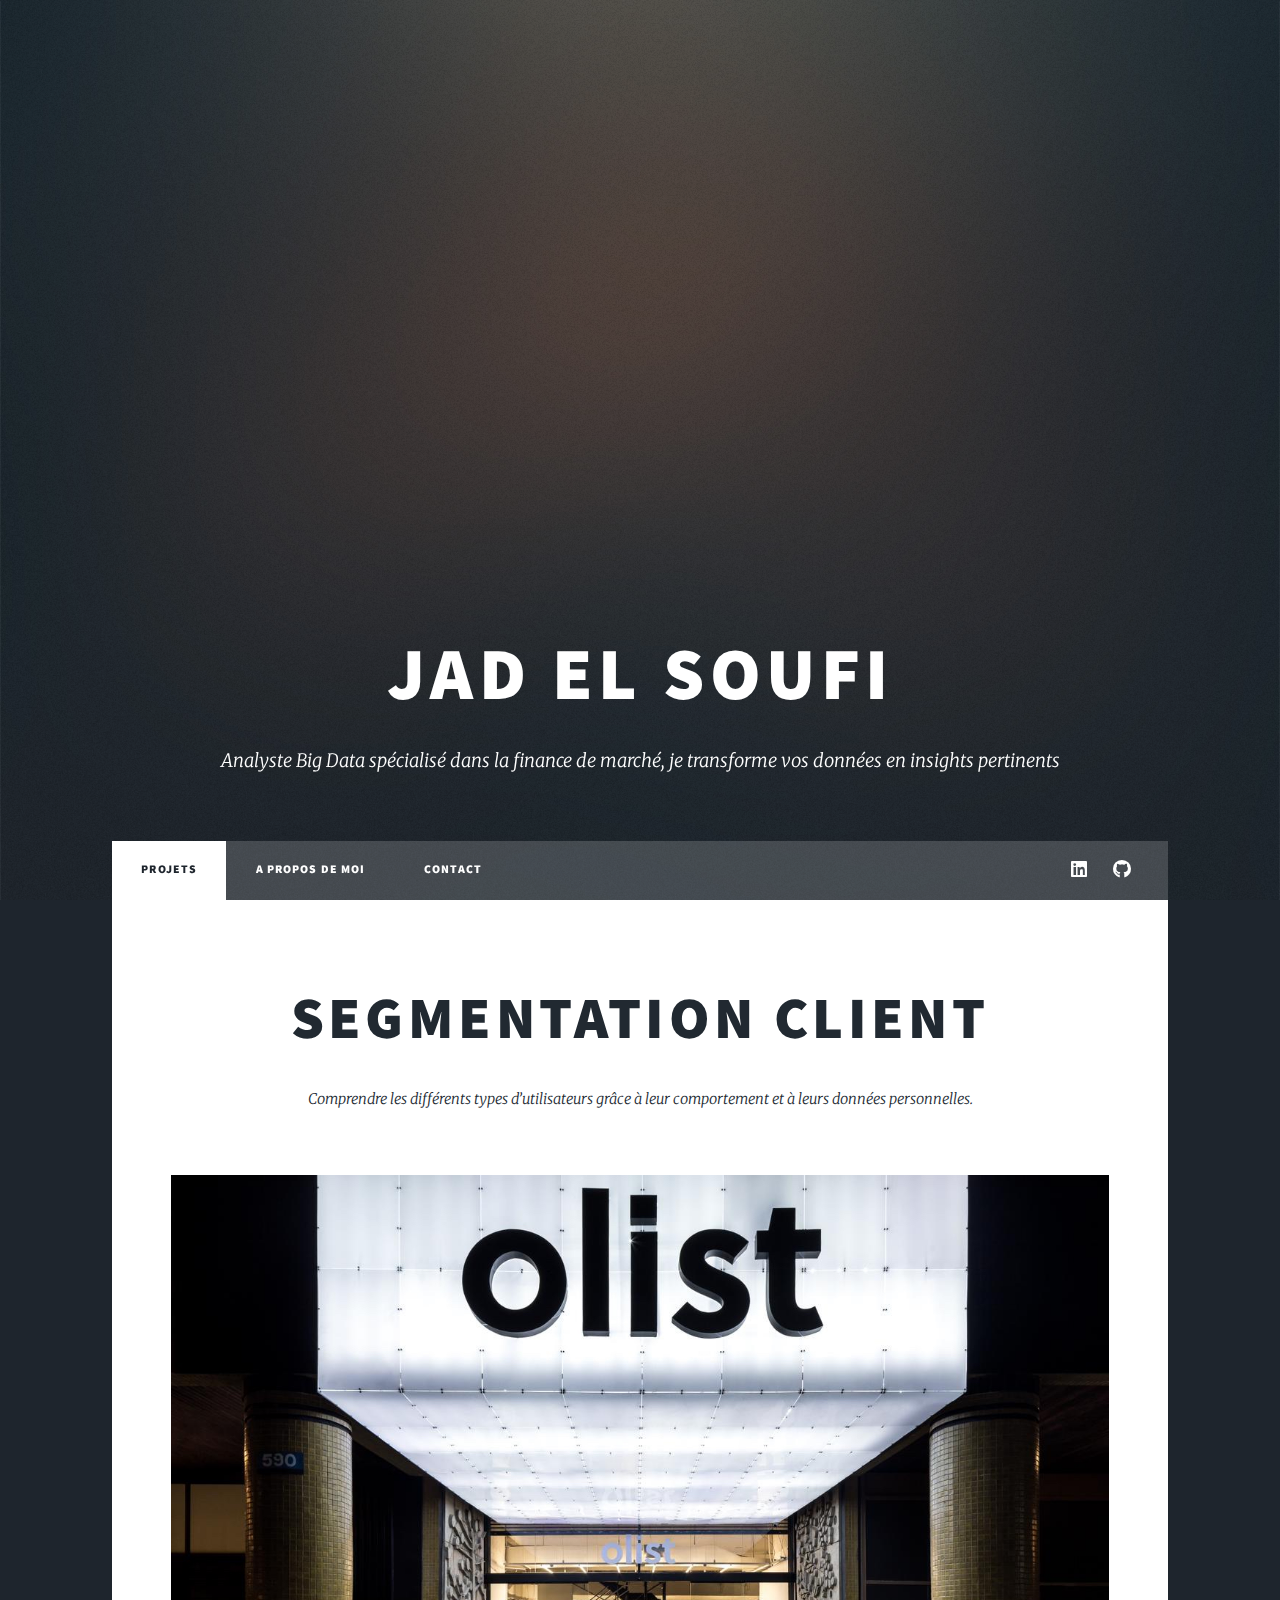
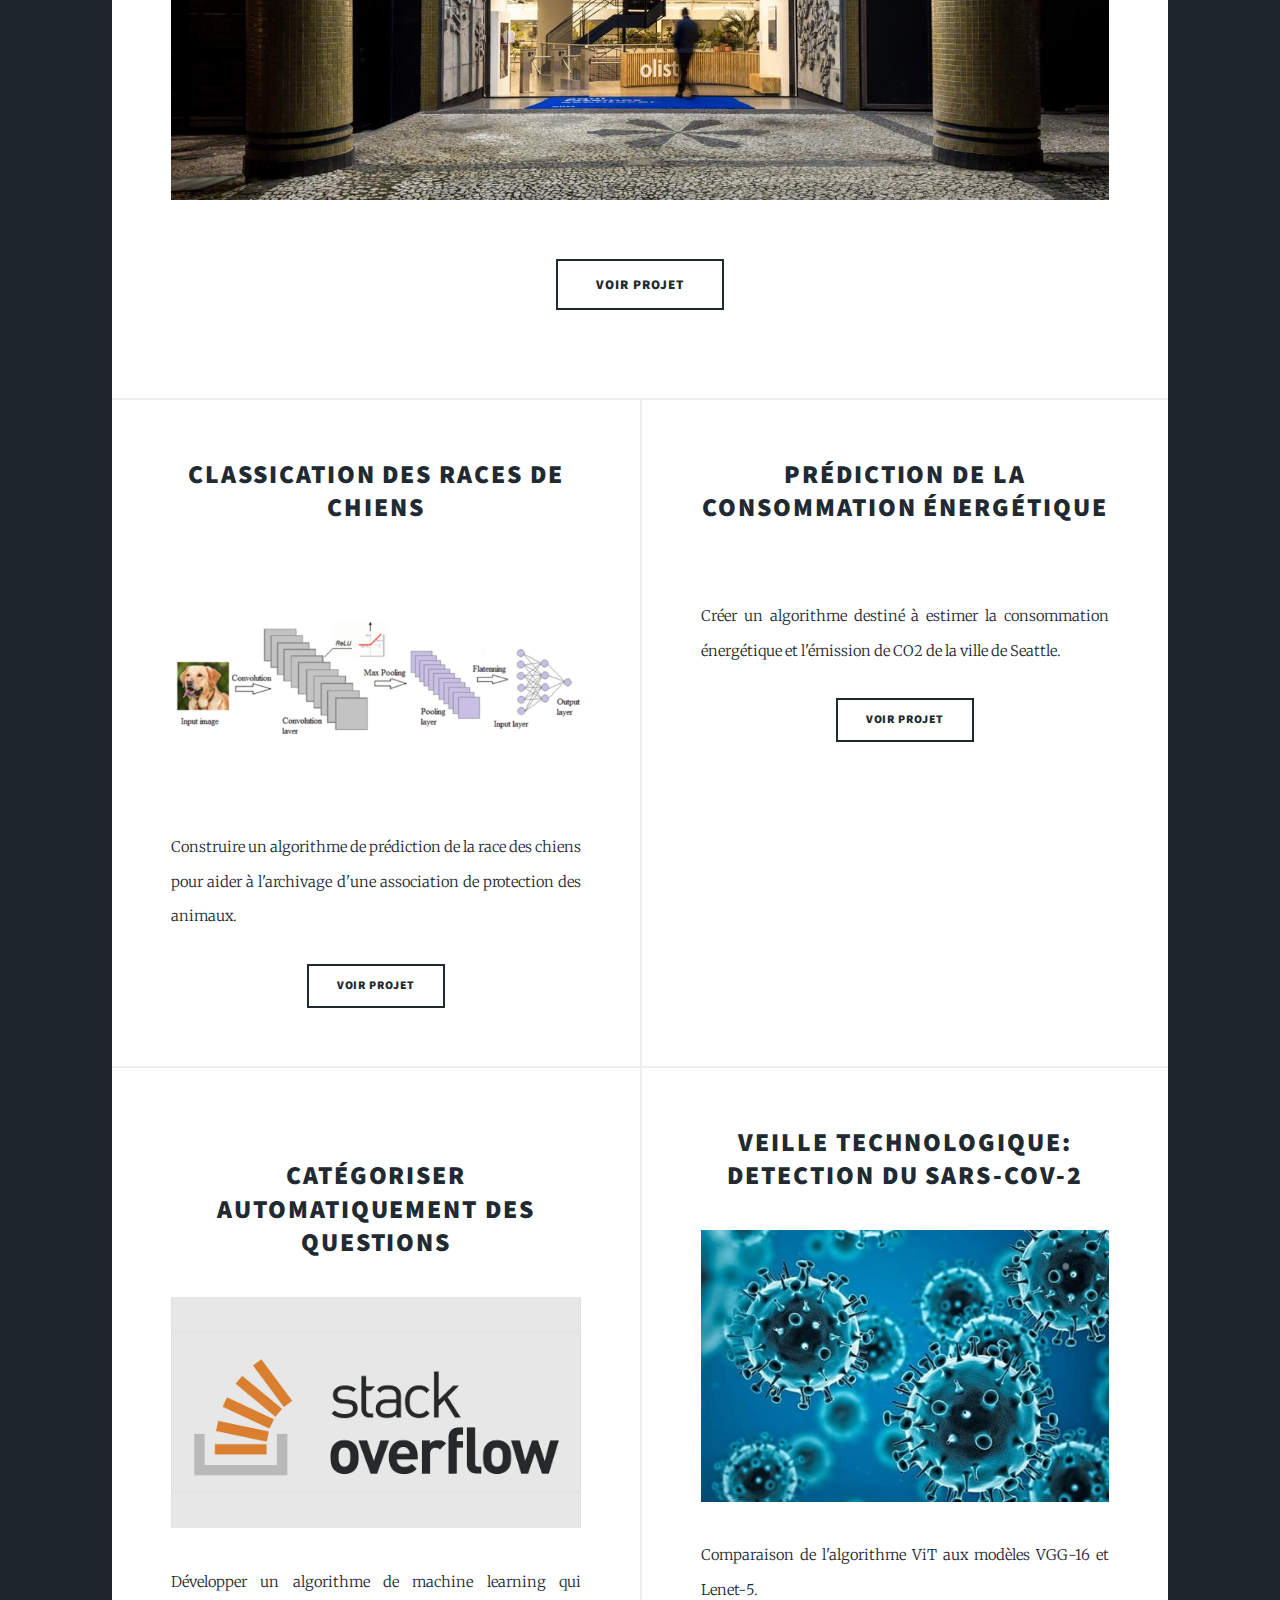
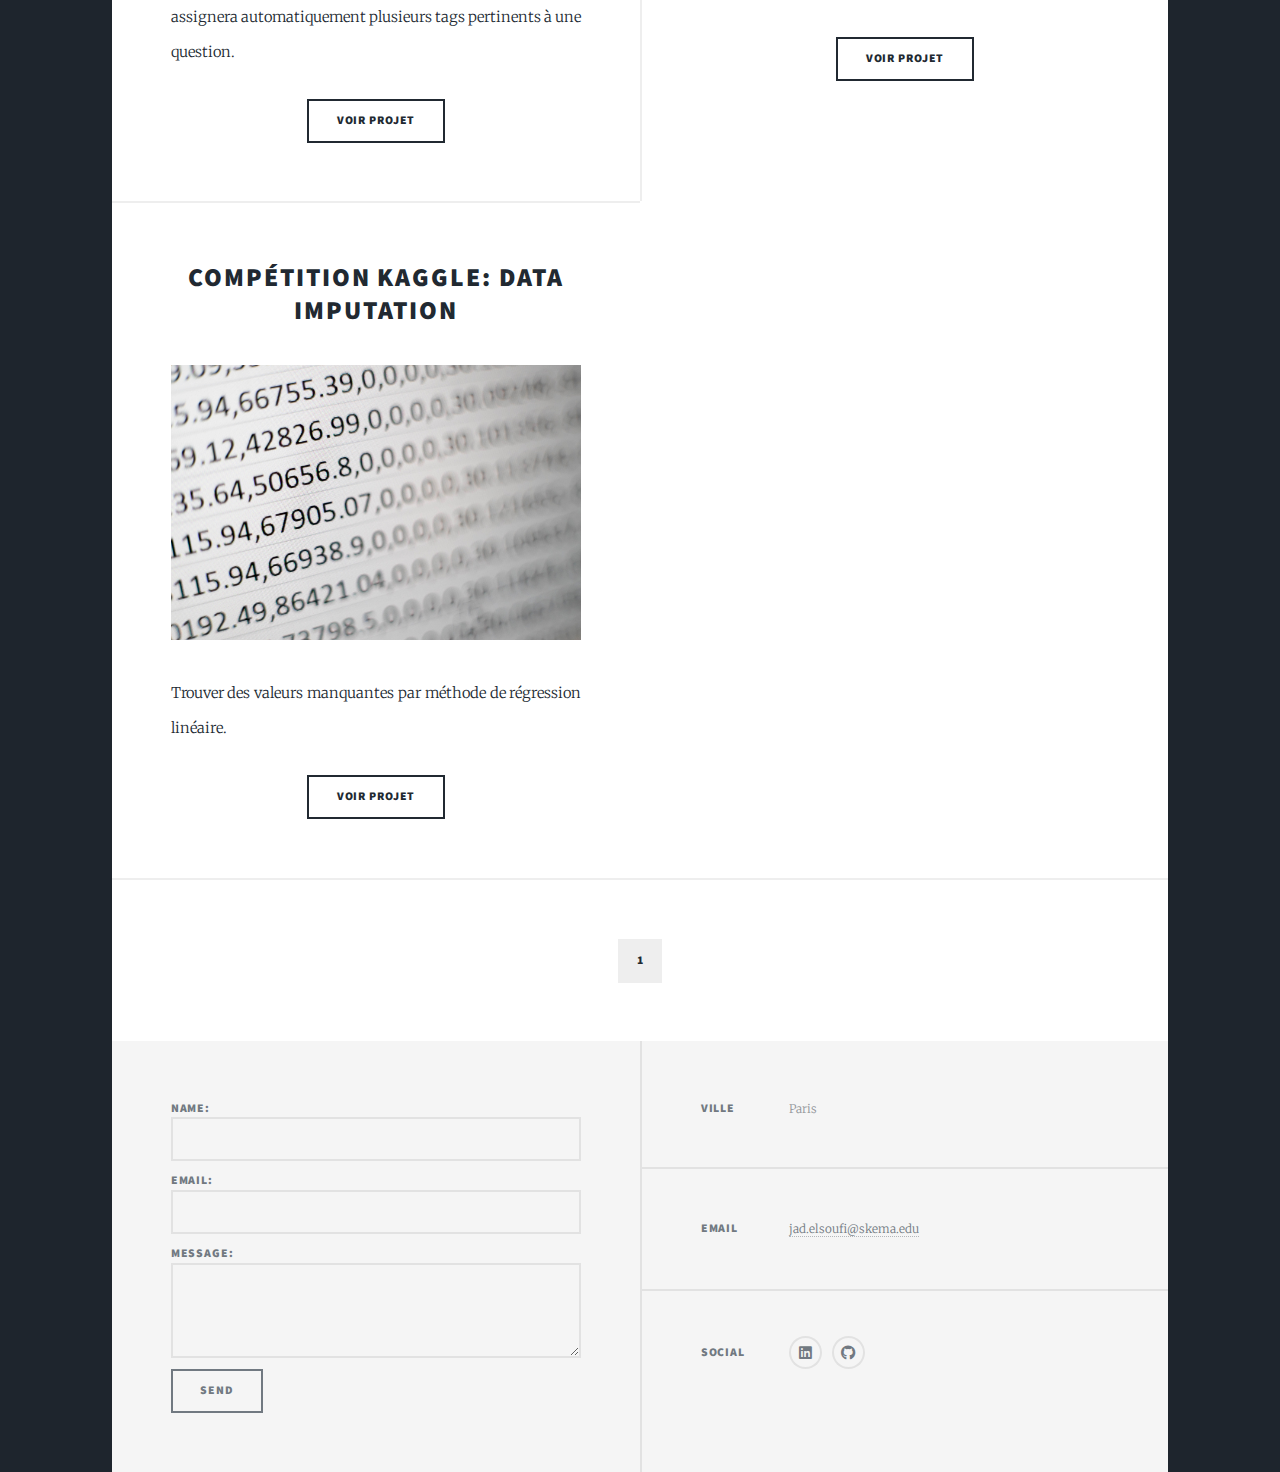
==== index.html @ 6ee5fea2 "initial commit" ====
<!DOCTYPE HTML>
<!--
	Massively by HTML5 UP
	html5up.net | @ajlkn
	Free for personal and commercial use under the CCA 3.0 license (html5up.net/license)
-->
<html>
	<head>
		<title>Jad El Soufi - Data Analyst</title>
		<meta charset="utf-8" />
		<meta name="viewport" content="width=device-width, initial-scale=1, user-scalable=no" />
		<link rel="stylesheet" href="assets/css/main.css" />
		<noscript><link rel="stylesheet" href="assets/css/noscript.css" /></noscript>
	</head>
	<body class="is-preload">

		<!-- Wrapper -->
			<div id="wrapper" class="fade-in">

				<!-- Intro -->
					<div id="intro">
						<h1>
						Jad El Soufi</h1>
						<p>Analyste Big Data spécialisé dans la finance de marché, je
							transforme vos données en insights pertinents </p>
					</div>

				<!-- Header -->
					<header id="header">
					</header>

				<!-- Nav -->
					<nav id="nav">
						<ul class="links">
							<li class="active"><a href="index.html">Projets</a></li>
							<li><a href="generic.html">A propos de moi</a></li>
							<li><a href="elements.html">Contact</a></li>
						</ul>
						<ul class="icons">
							<li><a href="https://www.linkedin.com/in/jad-el-soufi" class="icon brands alt fa-linkedin"><span class="label">linkedin</span></a></li>
							<li><a href="https://github.com/jadelsoufi" class="icon brands fa-github"><span class="label">GitHub</span></a></li>
						</ul>
					</nav>

				<!-- Main -->
					<div id="main">

						<!-- Featured Post -->
							<article class="post featured">
								<header class="major">
									<h2><a href="#">Segmentation Client</a></h2>
									<p>Comprendre les différents types d’utilisateurs grâce à leur comportement et à leurs données personnelles.</p>
								</header>
								<a href="#" class="image main"><img src="images/Olist-HQ-in-Brazil-1.jpg" alt="" /></a>
								<ul class="actions special">
									<li><a href="https://github.com/jadelsoufi/Olist_Client_Segmentation" class="button large">Voir projet</a></li>
								</ul>
							</article>

						<!-- Posts -->
							<section class="posts">
								<article>
									<header>
										<h2><a href="#">Classication des races de chiens<br />
										</a></h2>
									</header>
									<a href="#" class="image fit"><img src="images/dog_classification.png" alt="" /></a>
									<p>Construire un algorithme de prédiction de la race des chiens pour aider à l'archivage d'une association de protection des animaux.</p>
									<ul class="actions special">
										<li><a href="https://github.com/jadelsoufi/Dog_Breed_Classification" class="button">Voir projet</a></li>
									</ul>
								</article>
								<article>
									<header>
										<h2><a href="#">Prédiction de la consommation énergétique<br />
										</a></h2>
									</header>
									<a href="#" class="image fit"><img src="images/Seattle.jpeg" alt="" /></a>
									<p>Créer un algorithme destiné à estimer la consommation énergétique et l'émission de CO2 de la ville de Seattle.</p>
									<ul class="actions special">
										<li><a href="https://github.com/jadelsoufi/Seattle_energy_consumption_prediction" class="button">Voir Projet</a></li>
									</ul>
								</article>
								<article>
									<header>
										<h2><a href="#"><br />
										Catégoriser automatiquement des questions</a></h2>
									</header>
									<a href="#" class="image fit"><img src="images/stackoverflow-1.png" alt="" /></a>
									<p>Développer un algorithme de machine learning qui assignera automatiquement plusieurs tags pertinents à une question.</p>
									<ul class="actions special">
										<li><a href="https://github.com/jadelsoufi/Stack_Overflow_Tag_Suggestion" class="button">Voir Projet</a></li>
									</ul>
								</article>
								<article>
									<header>
										<h2><a href="#">Veille technologique: detection du SARS-CoV-2</a></h2>
									</header>
									<a href="#" class="image fit"><img src="images/covid.jpg" alt="" /></a>
									<p>Comparaison de l'algorithme ViT aux modèles VGG-16 et Lenet-5.</p>
									<ul class="actions special">
										<li><a href="https://github.com/jadelsoufi/Covid-ViT_State_of_the_Art" class="button">Voir Projet</a></li>
									</ul>
								</article>
								<article>
									<header>
										<h2><a href="#">Compétition Kaggle: Data Imputation</a></h2>
									</header>
									<a href="#" class="image fit"><img src="images/kaggle.jpg" alt="" /></a>
									<p>Trouver des valeurs manquantes par méthode de régression linéaire.</p>
									<ul class="actions special">
										<li><a href="https://www.kaggle.com/competitions/tabular-playground-series-jun-2022/overview" class="button">Voir Projet</a></li>
									</ul>
								</article>
							
							</section>

						<!-- Footer -->
							<footer>
								<div class="pagination">
									<!--<a href="#" class="previous">Prev</a>-->
									<a href="#" class="page active">1</a>
								</div>
							</footer>

					</div>

				<!-- Footer -->
					<footer id="footer">
						<section>
							  <form
							  action="https://formspree.io/f/mgejjnrp"
							  method="POST"
							>
								<label>
								  Name:
								  <input type="text" name="name">
								</label>
							  <label>
								Email:
								<input type="email" name="email">
							  </label>
							  <label>
								Message:
								<textarea name="message"></textarea>
							  </label>
							  <!-- your other form fields go here -->
							  <button type="submit">Send</button>
							</form>
						</section>
						<section class="split contact">
							<section class="alt">
								<h3>Ville</h3>
								<p>Paris<br />
								</p>
							</section>
							<section>
								<h3>Email</h3>
								<p><a href="#">jad.elsoufi@skema.edu</a></p>
							</section>
							<section>
								<h3>Social</h3>
								<ul class="icons alt">
									<li><a href="https://www.linkedin.com/in/jad-el-soufi" class="icon brands alt fa-linkedin"><span class="label">LinkedIn</span></a></li>
									<li><a href="https://github.com/jadelsoufi" class="icon brands alt fa-github"><span class="label">GitHub</span></a></li>
								</ul>
							</section>
						</section>
					</footer>



			</div>

		<!-- Scripts -->
			<script src="assets/js/jquery.min.js"></script>
			<script src="assets/js/jquery.scrollex.min.js"></script>
			<script src="assets/js/jquery.scrolly.min.js"></script>
			<script src="assets/js/browser.min.js"></script>
			<script src="assets/js/breakpoints.min.js"></script>
			<script src="assets/js/util.js"></script>
			<script src="assets/js/main.js"></script>

	</body>
</html>
---- assets/css/main.css ----
@import url(fontawesome-all.min.css);
@import url("https://fonts.googleapis.com/css?family=Merriweather:300,700,300italic,700italic|Source+Sans+Pro:900");

/*
	Massively by HTML5 UP
	html5up.net | @ajlkn
	Free for personal and commercial use under the CCA 3.0 license (html5up.net/license)
*/

html, body, div, span, applet, object,
iframe, h1, h2, h3, h4, h5, h6, p, blockquote,
pre, a, abbr, acronym, address, big, cite,
code, del, dfn, em, img, ins, kbd, q, s, samp,
small, strike, strong, sub, sup, tt, var, b,
u, i, center, dl, dt, dd, ol, ul, li, fieldset,
form, label, legend, table, caption, tbody,
tfoot, thead, tr, th, td, article, aside,
canvas, details, embed, figure, figcaption,
footer, header, hgroup, menu, nav, output, ruby,
section, summary, time, mark, audio, video {
	margin: 0;
	padding: 0;
	border: 0;
	font-size: 100%;
	font: inherit;
	vertical-align: baseline;}

article, aside, details, figcaption, figure,
footer, header, hgroup, menu, nav, section {
	display: block;}

body {
	line-height: 1;
}

ol, ul {
	list-style: none;
}

blockquote, q {
	quotes: none;
}

	blockquote:before, blockquote:after, q:before, q:after {
		content: '';
		content: none;
	}

table {
	border-collapse: collapse;
	border-spacing: 0;
}

body {
	-webkit-text-size-adjust: none;
}

mark {
	background-color: transparent;
	color: inherit;
}

input::-moz-focus-inner {
	border: 0;
	padding: 0;
}

input, select, textarea {
	-moz-appearance: none;
	-webkit-appearance: none;
	-ms-appearance: none;
	appearance: none;
}

/* Basic */

	@-ms-viewport {
		width: device-width;
	}

	body {
		-ms-overflow-style: scrollbar;
	}

	@media screen and (max-width: 480px) {

		html, body {
			min-width: 320px;
		}

	}

	html {
		box-sizing: border-box;
	}

	*, *:before, *:after {
		box-sizing: inherit;
	}

	body {
		background-color: #1e252d;
	}

		body.is-preload *, body.is-preload *:before, body.is-preload *:after {
			-moz-animation: none !important;
			-webkit-animation: none !important;
			-ms-animation: none !important;
			animation: none !important;
			-moz-transition: none !important;
			-webkit-transition: none !important;
			-ms-transition: none !important;
			transition: none !important;
		}

/* Type */

	html {
		font-size: 16pt;
	}

		@media screen and (max-width: 1680px) {

			html {
				font-size: 12pt;
			}

		}

		@media screen and (max-width: 1280px) {

			html {
				font-size: 11pt;
			}

		}

		@media screen and (max-width: 360px) {

			html {
				font-size: 10pt;
			}

		}

	body {
		color: #212931;
	}

	body, input, select, textarea {
		font-family: "Merriweather", Georgia, serif;
		font-weight: 300;
		font-size: 1rem;
		line-height: 2.375;
	}

	a {
		-moz-transition: color 0.2s ease-in-out, background-color 0.2s ease-in-out, border-color 0.2s ease-in-out, box-shadow 0.2s ease-in-out;
		-webkit-transition: color 0.2s ease-in-out, background-color 0.2s ease-in-out, border-color 0.2s ease-in-out, box-shadow 0.2s ease-in-out;
		-ms-transition: color 0.2s ease-in-out, background-color 0.2s ease-in-out, border-color 0.2s ease-in-out, box-shadow 0.2s ease-in-out;
		transition: color 0.2s ease-in-out, background-color 0.2s ease-in-out, border-color 0.2s ease-in-out, box-shadow 0.2s ease-in-out;
		border-bottom: dotted 1px;
		text-decoration: none;
	}

		a:hover {
			border-bottom-color: transparent;
		}

	strong, b {
		font-weight: 600;
	}

	em, i {
		font-style: italic;
	}

	p {
		text-align: justify;
		margin: 0 0 2rem 0;
	}

	h1, h2, h3, h4, h5, h6 {
		font-family: "Source Sans Pro", Helvetica, sans-serif;
		font-weight: 900;
		line-height: 1.5;
		letter-spacing: 0.075em;
		text-transform: uppercase;
		margin: 0 0 1rem 0;
	}

		h1 a, h2 a, h3 a, h4 a, h5 a, h6 a {
			border-bottom: 0;
			color: inherit;
			text-decoration: none;
		}

	h1 {
		font-size: 4rem;
		line-height: 1.1;
		margin: 0 0 2rem 0;
	}

	h2 {
		font-size: 1.75rem;
		line-height: 1.3;
		margin: 0 0 1.5rem 0;
	}

	h3 {
		font-size: 1.25rem;
		margin: 0 0 1.5rem 0;
	}

	h4 {
		font-size: 1rem;
	}

	h5 {
		font-size: 0.9rem;
	}

	h6 {
		font-size: 0.8rem;
	}

	sub {
		font-size: 0.8rem;
		position: relative;
		top: 0.5rem;
	}

	sup {
		font-size: 0.8rem;
		position: relative;
		top: -0.5rem;
	}

	blockquote {
		border-left: solid 4px;
		font-style: italic;
		margin: 0 0 2rem 0;
		padding: 0.5rem 0 0.5rem 2rem;
	}

	code {
		border: solid 2px;
		font-family: "Courier New", monospace;
		font-size: 0.9rem;
		margin: 0 0.25rem;
		padding: 0.25rem 0.65rem;
	}

	pre {
		-webkit-overflow-scrolling: touch;
		font-family: "Courier New", monospace;
		font-size: 0.9rem;
		margin: 0 0 2rem 0;
	}

		pre code {
			display: block;
			line-height: 1.75;
			padding: 1rem 1.5rem;
			overflow-x: auto;
		}

	hr {
		border: 0;
		border-bottom: solid 2px;
		margin: 3rem 0;
	}

		hr.major {
			margin: 5rem 0;
		}

	.align-left {
		text-align: left;
	}

	.align-center {
		text-align: center;
	}

	.align-right {
		text-align: right;
	}

	input, select, textarea {
		color: #212931;
	}

	a {
		color: #212931;
		border-bottom-color: rgba(33, 41, 49, 0.5);
	}

		a:hover {
			border-bottom-color: transparent;
			color: #18bfef !important;
		}

	strong, b {
		color: #212931;
	}

	h1, h2, h3, h4, h5, h6 {
		color: #212931;
	}

	blockquote {
		border-left-color: #eeeeee;
	}

	code {
		background: rgba(220, 220, 220, 0.25);
		border-color: #eeeeee;
	}

	hr {
		border-bottom-color: #eeeeee;
	}

/* Row */

	.row {
		display: flex;
		flex-wrap: wrap;
		box-sizing: border-box;
		align-items: stretch;
	}

		.row > * {
			box-sizing: border-box;
		}

		.row.gtr-uniform > * > :last-child {
			margin-bottom: 0;
		}

		.row.aln-left {
			justify-content: flex-start;
		}

		.row.aln-center {
			justify-content: center;
		}

		.row.aln-right {
			justify-content: flex-end;
		}

		.row.aln-top {
			align-items: flex-start;
		}

		.row.aln-middle {
			align-items: center;
		}

		.row.aln-bottom {
			align-items: flex-end;
		}

		.row > .imp {
			order: -1;
		}

		.row > .col-1 {
			width: 8.33333%;
		}

		.row > .off-1 {
			margin-left: 8.33333%;
		}

		.row > .col-2 {
			width: 16.66667%;
		}

		.row > .off-2 {
			margin-left: 16.66667%;
		}

		.row > .col-3 {
			width: 25%;
		}

		.row > .off-3 {
			margin-left: 25%;
		}

		.row > .col-4 {
			width: 33.33333%;
		}

		.row > .off-4 {
			margin-left: 33.33333%;
		}

		.row > .col-5 {
			width: 41.66667%;
		}

		.row > .off-5 {
			margin-left: 41.66667%;
		}

		.row > .col-6 {
			width: 50%;
		}

		.row > .off-6 {
			margin-left: 50%;
		}

		.row > .col-7 {
			width: 58.33333%;
		}

		.row > .off-7 {
			margin-left: 58.33333%;
		}

		.row > .col-8 {
			width: 66.66667%;
		}

		.row > .off-8 {
			margin-left: 66.66667%;
		}

		.row > .col-9 {
			width: 75%;
		}

		.row > .off-9 {
			margin-left: 75%;
		}

		.row > .col-10 {
			width: 83.33333%;
		}

		.row > .off-10 {
			margin-left: 83.33333%;
		}

		.row > .col-11 {
			width: 91.66667%;
		}

		.row > .off-11 {
			margin-left: 91.66667%;
		}

		.row > .col-12 {
			width: 100%;
		}

		.row > .off-12 {
			margin-left: 100%;
		}

		.row.gtr-0 {
			margin-top: 0;
			margin-left: 0rem;
		}

			.row.gtr-0 > * {
				padding: 0 0 0 0rem;
			}

			.row.gtr-0.gtr-uniform {
				margin-top: 0rem;
			}

				.row.gtr-0.gtr-uniform > * {
					padding-top: 0rem;
				}

		.row.gtr-25 {
			margin-top: 0;
			margin-left: -0.375rem;
		}

			.row.gtr-25 > * {
				padding: 0 0 0 0.375rem;
			}

			.row.gtr-25.gtr-uniform {
				margin-top: -0.375rem;
			}

				.row.gtr-25.gtr-uniform > * {
					padding-top: 0.375rem;
				}

		.row.gtr-50 {
			margin-top: 0;
			margin-left: -0.75rem;
		}

			.row.gtr-50 > * {
				padding: 0 0 0 0.75rem;
			}

			.row.gtr-50.gtr-uniform {
				margin-top: -0.75rem;
			}

				.row.gtr-50.gtr-uniform > * {
					padding-top: 0.75rem;
				}

		.row {
			margin-top: 0;
			margin-left: -1.5rem;
		}

			.row > * {
				padding: 0 0 0 1.5rem;
			}

			.row.gtr-uniform {
				margin-top: -1.5rem;
			}

				.row.gtr-uniform > * {
					padding-top: 1.5rem;
				}

		.row.gtr-150 {
			margin-top: 0;
			margin-left: -2.25rem;
		}

			.row.gtr-150 > * {
				padding: 0 0 0 2.25rem;
			}

			.row.gtr-150.gtr-uniform {
				margin-top: -2.25rem;
			}

				.row.gtr-150.gtr-uniform > * {
					padding-top: 2.25rem;
				}

		.row.gtr-200 {
			margin-top: 0;
			margin-left: -3rem;
		}

			.row.gtr-200 > * {
				padding: 0 0 0 3rem;
			}

			.row.gtr-200.gtr-uniform {
				margin-top: -3rem;
			}

				.row.gtr-200.gtr-uniform > * {
					padding-top: 3rem;
				}

		@media screen and (max-width: 1680px) {

			.row {
				display: flex;
				flex-wrap: wrap;
				box-sizing: border-box;
				align-items: stretch;
			}

				.row > * {
					box-sizing: border-box;
				}

				.row.gtr-uniform > * > :last-child {
					margin-bottom: 0;
				}

				.row.aln-left {
					justify-content: flex-start;
				}

				.row.aln-center {
					justify-content: center;
				}

				.row.aln-right {
					justify-content: flex-end;
				}

				.row.aln-top {
					align-items: flex-start;
				}

				.row.aln-middle {
					align-items: center;
				}

				.row.aln-bottom {
					align-items: flex-end;
				}

				.row > .imp-xlarge {
					order: -1;
				}

				.row > .col-1-xlarge {
					width: 8.33333%;
				}

				.row > .off-1-xlarge {
					margin-left: 8.33333%;
				}

				.row > .col-2-xlarge {
					width: 16.66667%;
				}

				.row > .off-2-xlarge {
					margin-left: 16.66667%;
				}

				.row > .col-3-xlarge {
					width: 25%;
				}

				.row > .off-3-xlarge {
					margin-left: 25%;
				}

				.row > .col-4-xlarge {
					width: 33.33333%;
				}

				.row > .off-4-xlarge {
					margin-left: 33.33333%;
				}

				.row > .col-5-xlarge {
					width: 41.66667%;
				}

				.row > .off-5-xlarge {
					margin-left: 41.66667%;
				}

				.row > .col-6-xlarge {
					width: 50%;
				}

				.row > .off-6-xlarge {
					margin-left: 50%;
				}

				.row > .col-7-xlarge {
					width: 58.33333%;
				}

				.row > .off-7-xlarge {
					margin-left: 58.33333%;
				}

				.row > .col-8-xlarge {
					width: 66.66667%;
				}

				.row > .off-8-xlarge {
					margin-left: 66.66667%;
				}

				.row > .col-9-xlarge {
					width: 75%;
				}

				.row > .off-9-xlarge {
					margin-left: 75%;
				}

				.row > .col-10-xlarge {
					width: 83.33333%;
				}

				.row > .off-10-xlarge {
					margin-left: 83.33333%;
				}

				.row > .col-11-xlarge {
					width: 91.66667%;
				}

				.row > .off-11-xlarge {
					margin-left: 91.66667%;
				}

				.row > .col-12-xlarge {
					width: 100%;
				}

				.row > .off-12-xlarge {
					margin-left: 100%;
				}

				.row.gtr-0 {
					margin-top: 0;
					margin-left: 0rem;
				}

					.row.gtr-0 > * {
						padding: 0 0 0 0rem;
					}

					.row.gtr-0.gtr-uniform {
						margin-top: 0rem;
					}

						.row.gtr-0.gtr-uniform > * {
							padding-top: 0rem;
						}

				.row.gtr-25 {
					margin-top: 0;
					margin-left: -0.375rem;
				}

					.row.gtr-25 > * {
						padding: 0 0 0 0.375rem;
					}

					.row.gtr-25.gtr-uniform {
						margin-top: -0.375rem;
					}

						.row.gtr-25.gtr-uniform > * {
							padding-top: 0.375rem;
						}

				.row.gtr-50 {
					margin-top: 0;
					margin-left: -0.75rem;
				}

					.row.gtr-50 > * {
						padding: 0 0 0 0.75rem;
					}

					.row.gtr-50.gtr-uniform {
						margin-top: -0.75rem;
					}

						.row.gtr-50.gtr-uniform > * {
							padding-top: 0.75rem;
						}

				.row {
					margin-top: 0;
					margin-left: -1.5rem;
				}

					.row > * {
						padding: 0 0 0 1.5rem;
					}

					.row.gtr-uniform {
						margin-top: -1.5rem;
					}

						.row.gtr-uniform > * {
							padding-top: 1.5rem;
						}

				.row.gtr-150 {
					margin-top: 0;
					margin-left: -2.25rem;
				}

					.row.gtr-150 > * {
						padding: 0 0 0 2.25rem;
					}

					.row.gtr-150.gtr-uniform {
						margin-top: -2.25rem;
					}

						.row.gtr-150.gtr-uniform > * {
							padding-top: 2.25rem;
						}

				.row.gtr-200 {
					margin-top: 0;
					margin-left: -3rem;
				}

					.row.gtr-200 > * {
						padding: 0 0 0 3rem;
					}

					.row.gtr-200.gtr-uniform {
						margin-top: -3rem;
					}

						.row.gtr-200.gtr-uniform > * {
							padding-top: 3rem;
						}

		}

		@media screen and (max-width: 1280px) {

			.row {
				display: flex;
				flex-wrap: wrap;
				box-sizing: border-box;
				align-items: stretch;
			}

				.row > * {
					box-sizing: border-box;
				}

				.row.gtr-uniform > * > :last-child {
					margin-bottom: 0;
				}

				.row.aln-left {
					justify-content: flex-start;
				}

				.row.aln-center {
					justify-content: center;
				}

				.row.aln-right {
					justify-content: flex-end;
				}

				.row.aln-top {
					align-items: flex-start;
				}

				.row.aln-middle {
					align-items: center;
				}

				.row.aln-bottom {
					align-items: flex-end;
				}

				.row > .imp-large {
					order: -1;
				}

				.row > .col-1-large {
					width: 8.33333%;
				}

				.row > .off-1-large {
					margin-left: 8.33333%;
				}

				.row > .col-2-large {
					width: 16.66667%;
				}

				.row > .off-2-large {
					margin-left: 16.66667%;
				}

				.row > .col-3-large {
					width: 25%;
				}

				.row > .off-3-large {
					margin-left: 25%;
				}

				.row > .col-4-large {
					width: 33.33333%;
				}

				.row > .off-4-large {
					margin-left: 33.33333%;
				}

				.row > .col-5-large {
					width: 41.66667%;
				}

				.row > .off-5-large {
					margin-left: 41.66667%;
				}

				.row > .col-6-large {
					width: 50%;
				}

				.row > .off-6-large {
					margin-left: 50%;
				}

				.row > .col-7-large {
					width: 58.33333%;
				}

				.row > .off-7-large {
					margin-left: 58.33333%;
				}

				.row > .col-8-large {
					width: 66.66667%;
				}

				.row > .off-8-large {
					margin-left: 66.66667%;
				}

				.row > .col-9-large {
					width: 75%;
				}

				.row > .off-9-large {
					margin-left: 75%;
				}

				.row > .col-10-large {
					width: 83.33333%;
				}

				.row > .off-10-large {
					margin-left: 83.33333%;
				}

				.row > .col-11-large {
					width: 91.66667%;
				}

				.row > .off-11-large {
					margin-left: 91.66667%;
				}

				.row > .col-12-large {
					width: 100%;
				}

				.row > .off-12-large {
					margin-left: 100%;
				}

				.row.gtr-0 {
					margin-top: 0;
					margin-left: 0rem;
				}

					.row.gtr-0 > * {
						padding: 0 0 0 0rem;
					}

					.row.gtr-0.gtr-uniform {
						margin-top: 0rem;
					}

						.row.gtr-0.gtr-uniform > * {
							padding-top: 0rem;
						}

				.row.gtr-25 {
					margin-top: 0;
					margin-left: -0.375rem;
				}

					.row.gtr-25 > * {
						padding: 0 0 0 0.375rem;
					}

					.row.gtr-25.gtr-uniform {
						margin-top: -0.375rem;
					}

						.row.gtr-25.gtr-uniform > * {
							padding-top: 0.375rem;
						}

				.row.gtr-50 {
					margin-top: 0;
					margin-left: -0.75rem;
				}

					.row.gtr-50 > * {
						padding: 0 0 0 0.75rem;
					}

					.row.gtr-50.gtr-uniform {
						margin-top: -0.75rem;
					}

						.row.gtr-50.gtr-uniform > * {
							padding-top: 0.75rem;
						}

				.row {
					margin-top: 0;
					margin-left: -1.5rem;
				}

					.row > * {
						padding: 0 0 0 1.5rem;
					}

					.row.gtr-uniform {
						margin-top: -1.5rem;
					}

						.row.gtr-uniform > * {
							padding-top: 1.5rem;
						}

				.row.gtr-150 {
					margin-top: 0;
					margin-left: -2.25rem;
				}

					.row.gtr-150 > * {
						padding: 0 0 0 2.25rem;
					}

					.row.gtr-150.gtr-uniform {
						margin-top: -2.25rem;
					}

						.row.gtr-150.gtr-uniform > * {
							padding-top: 2.25rem;
						}

				.row.gtr-200 {
					margin-top: 0;
					margin-left: -3rem;
				}

					.row.gtr-200 > * {
						padding: 0 0 0 3rem;
					}

					.row.gtr-200.gtr-uniform {
						margin-top: -3rem;
					}

						.row.gtr-200.gtr-uniform > * {
							padding-top: 3rem;
						}

		}

		@media screen and (max-width: 980px) {

			.row {
				display: flex;
				flex-wrap: wrap;
				box-sizing: border-box;
				align-items: stretch;
			}

				.row > * {
					box-sizing: border-box;
				}

				.row.gtr-uniform > * > :last-child {
					margin-bottom: 0;
				}

				.row.aln-left {
					justify-content: flex-start;
				}

				.row.aln-center {
					justify-content: center;
				}

				.row.aln-right {
					justify-content: flex-end;
				}

				.row.aln-top {
					align-items: flex-start;
				}

				.row.aln-middle {
					align-items: center;
				}

				.row.aln-bottom {
					align-items: flex-end;
				}

				.row > .imp-medium {
					order: -1;
				}

				.row > .col-1-medium {
					width: 8.33333%;
				}

				.row > .off-1-medium {
					margin-left: 8.33333%;
				}

				.row > .col-2-medium {
					width: 16.66667%;
				}

				.row > .off-2-medium {
					margin-left: 16.66667%;
				}

				.row > .col-3-medium {
					width: 25%;
				}

				.row > .off-3-medium {
					margin-left: 25%;
				}

				.row > .col-4-medium {
					width: 33.33333%;
				}

				.row > .off-4-medium {
					margin-left: 33.33333%;
				}

				.row > .col-5-medium {
					width: 41.66667%;
				}

				.row > .off-5-medium {
					margin-left: 41.66667%;
				}

				.row > .col-6-medium {
					width: 50%;
				}

				.row > .off-6-medium {
					margin-left: 50%;
				}

				.row > .col-7-medium {
					width: 58.33333%;
				}

				.row > .off-7-medium {
					margin-left: 58.33333%;
				}

				.row > .col-8-medium {
					width: 66.66667%;
				}

				.row > .off-8-medium {
					margin-left: 66.66667%;
				}

				.row > .col-9-medium {
					width: 75%;
				}

				.row > .off-9-medium {
					margin-left: 75%;
				}

				.row > .col-10-medium {
					width: 83.33333%;
				}

				.row > .off-10-medium {
					margin-left: 83.33333%;
				}

				.row > .col-11-medium {
					width: 91.66667%;
				}

				.row > .off-11-medium {
					margin-left: 91.66667%;
				}

				.row > .col-12-medium {
					width: 100%;
				}

				.row > .off-12-medium {
					margin-left: 100%;
				}

				.row.gtr-0 {
					margin-top: 0;
					margin-left: 0rem;
				}

					.row.gtr-0 > * {
						padding: 0 0 0 0rem;
					}

					.row.gtr-0.gtr-uniform {
						margin-top: 0rem;
					}

						.row.gtr-0.gtr-uniform > * {
							padding-top: 0rem;
						}

				.row.gtr-25 {
					margin-top: 0;
					margin-left: -0.375rem;
				}

					.row.gtr-25 > * {
						padding: 0 0 0 0.375rem;
					}

					.row.gtr-25.gtr-uniform {
						margin-top: -0.375rem;
					}

						.row.gtr-25.gtr-uniform > * {
							padding-top: 0.375rem;
						}

				.row.gtr-50 {
					margin-top: 0;
					margin-left: -0.75rem;
				}

					.row.gtr-50 > * {
						padding: 0 0 0 0.75rem;
					}

					.row.gtr-50.gtr-uniform {
						margin-top: -0.75rem;
					}

						.row.gtr-50.gtr-uniform > * {
							padding-top: 0.75rem;
						}

				.row {
					margin-top: 0;
					margin-left: -1.5rem;
				}

					.row > * {
						padding: 0 0 0 1.5rem;
					}

					.row.gtr-uniform {
						margin-top: -1.5rem;
					}

						.row.gtr-uniform > * {
							padding-top: 1.5rem;
						}

				.row.gtr-150 {
					margin-top: 0;
					margin-left: -2.25rem;
				}

					.row.gtr-150 > * {
						padding: 0 0 0 2.25rem;
					}

					.row.gtr-150.gtr-uniform {
						margin-top: -2.25rem;
					}

						.row.gtr-150.gtr-uniform > * {
							padding-top: 2.25rem;
						}

				.row.gtr-200 {
					margin-top: 0;
					margin-left: -3rem;
				}

					.row.gtr-200 > * {
						padding: 0 0 0 3rem;
					}

					.row.gtr-200.gtr-uniform {
						margin-top: -3rem;
					}

						.row.gtr-200.gtr-uniform > * {
							padding-top: 3rem;
						}

		}

		@media screen and (max-width: 736px) {

			.row {
				display: flex;
				flex-wrap: wrap;
				box-sizing: border-box;
				align-items: stretch;
			}

				.row > * {
					box-sizing: border-box;
				}

				.row.gtr-uniform > * > :last-child {
					margin-bottom: 0;
				}

				.row.aln-left {
					justify-content: flex-start;
				}

				.row.aln-center {
					justify-content: center;
				}

				.row.aln-right {
					justify-content: flex-end;
				}

				.row.aln-top {
					align-items: flex-start;
				}

				.row.aln-middle {
					align-items: center;
				}

				.row.aln-bottom {
					align-items: flex-end;
				}

				.row > .imp-small {
					order: -1;
				}

				.row > .col-1-small {
					width: 8.33333%;
				}

				.row > .off-1-small {
					margin-left: 8.33333%;
				}

				.row > .col-2-small {
					width: 16.66667%;
				}

				.row > .off-2-small {
					margin-left: 16.66667%;
				}

				.row > .col-3-small {
					width: 25%;
				}

				.row > .off-3-small {
					margin-left: 25%;
				}

				.row > .col-4-small {
					width: 33.33333%;
				}

				.row > .off-4-small {
					margin-left: 33.33333%;
				}

				.row > .col-5-small {
					width: 41.66667%;
				}

				.row > .off-5-small {
					margin-left: 41.66667%;
				}

				.row > .col-6-small {
					width: 50%;
				}

				.row > .off-6-small {
					margin-left: 50%;
				}

				.row > .col-7-small {
					width: 58.33333%;
				}

				.row > .off-7-small {
					margin-left: 58.33333%;
				}

				.row > .col-8-small {
					width: 66.66667%;
				}

				.row > .off-8-small {
					margin-left: 66.66667%;
				}

				.row > .col-9-small {
					width: 75%;
				}

				.row > .off-9-small {
					margin-left: 75%;
				}

				.row > .col-10-small {
					width: 83.33333%;
				}

				.row > .off-10-small {
					margin-left: 83.33333%;
				}

				.row > .col-11-small {
					width: 91.66667%;
				}

				.row > .off-11-small {
					margin-left: 91.66667%;
				}

				.row > .col-12-small {
					width: 100%;
				}

				.row > .off-12-small {
					margin-left: 100%;
				}

				.row.gtr-0 {
					margin-top: 0;
					margin-left: 0rem;
				}

					.row.gtr-0 > * {
						padding: 0 0 0 0rem;
					}

					.row.gtr-0.gtr-uniform {
						margin-top: 0rem;
					}

						.row.gtr-0.gtr-uniform > * {
							padding-top: 0rem;
						}

				.row.gtr-25 {
					margin-top: 0;
					margin-left: -0.375rem;
				}

					.row.gtr-25 > * {
						padding: 0 0 0 0.375rem;
					}

					.row.gtr-25.gtr-uniform {
						margin-top: -0.375rem;
					}

						.row.gtr-25.gtr-uniform > * {
							padding-top: 0.375rem;
						}

				.row.gtr-50 {
					margin-top: 0;
					margin-left: -0.75rem;
				}

					.row.gtr-50 > * {
						padding: 0 0 0 0.75rem;
					}

					.row.gtr-50.gtr-uniform {
						margin-top: -0.75rem;
					}

						.row.gtr-50.gtr-uniform > * {
							padding-top: 0.75rem;
						}

				.row {
					margin-top: 0;
					margin-left: -1.5rem;
				}

					.row > * {
						padding: 0 0 0 1.5rem;
					}

					.row.gtr-uniform {
						margin-top: -1.5rem;
					}

						.row.gtr-uniform > * {
							padding-top: 1.5rem;
						}

				.row.gtr-150 {
					margin-top: 0;
					margin-left: -2.25rem;
				}

					.row.gtr-150 > * {
						padding: 0 0 0 2.25rem;
					}

					.row.gtr-150.gtr-uniform {
						margin-top: -2.25rem;
					}

						.row.gtr-150.gtr-uniform > * {
							padding-top: 2.25rem;
						}

				.row.gtr-200 {
					margin-top: 0;
					margin-left: -3rem;
				}

					.row.gtr-200 > * {
						padding: 0 0 0 3rem;
					}

					.row.gtr-200.gtr-uniform {
						margin-top: -3rem;
					}

						.row.gtr-200.gtr-uniform > * {
							padding-top: 3rem;
						}

		}

		@media screen and (max-width: 480px) {

			.row {
				display: flex;
				flex-wrap: wrap;
				box-sizing: border-box;
				align-items: stretch;
			}

				.row > * {
					box-sizing: border-box;
				}

				.row.gtr-uniform > * > :last-child {
					margin-bottom: 0;
				}

				.row.aln-left {
					justify-content: flex-start;
				}

				.row.aln-center {
					justify-content: center;
				}

				.row.aln-right {
					justify-content: flex-end;
				}

				.row.aln-top {
					align-items: flex-start;
				}

				.row.aln-middle {
					align-items: center;
				}

				.row.aln-bottom {
					align-items: flex-end;
				}

				.row > .imp-xsmall {
					order: -1;
				}

				.row > .col-1-xsmall {
					width: 8.33333%;
				}

				.row > .off-1-xsmall {
					margin-left: 8.33333%;
				}

				.row > .col-2-xsmall {
					width: 16.66667%;
				}

				.row > .off-2-xsmall {
					margin-left: 16.66667%;
				}

				.row > .col-3-xsmall {
					width: 25%;
				}

				.row > .off-3-xsmall {
					margin-left: 25%;
				}

				.row > .col-4-xsmall {
					width: 33.33333%;
				}

				.row > .off-4-xsmall {
					margin-left: 33.33333%;
				}

				.row > .col-5-xsmall {
					width: 41.66667%;
				}

				.row > .off-5-xsmall {
					margin-left: 41.66667%;
				}

				.row > .col-6-xsmall {
					width: 50%;
				}

				.row > .off-6-xsmall {
					margin-left: 50%;
				}

				.row > .col-7-xsmall {
					width: 58.33333%;
				}

				.row > .off-7-xsmall {
					margin-left: 58.33333%;
				}

				.row > .col-8-xsmall {
					width: 66.66667%;
				}

				.row > .off-8-xsmall {
					margin-left: 66.66667%;
				}

				.row > .col-9-xsmall {
					width: 75%;
				}

				.row > .off-9-xsmall {
					margin-left: 75%;
				}

				.row > .col-10-xsmall {
					width: 83.33333%;
				}

				.row > .off-10-xsmall {
					margin-left: 83.33333%;
				}

				.row > .col-11-xsmall {
					width: 91.66667%;
				}

				.row > .off-11-xsmall {
					margin-left: 91.66667%;
				}

				.row > .col-12-xsmall {
					width: 100%;
				}

				.row > .off-12-xsmall {
					margin-left: 100%;
				}

				.row.gtr-0 {
					margin-top: 0;
					margin-left: 0rem;
				}

					.row.gtr-0 > * {
						padding: 0 0 0 0rem;
					}

					.row.gtr-0.gtr-uniform {
						margin-top: 0rem;
					}

						.row.gtr-0.gtr-uniform > * {
							padding-top: 0rem;
						}

				.row.gtr-25 {
					margin-top: 0;
					margin-left: -0.375rem;
				}

					.row.gtr-25 > * {
						padding: 0 0 0 0.375rem;
					}

					.row.gtr-25.gtr-uniform {
						margin-top: -0.375rem;
					}

						.row.gtr-25.gtr-uniform > * {
							padding-top: 0.375rem;
						}

				.row.gtr-50 {
					margin-top: 0;
					margin-left: -0.75rem;
				}

					.row.gtr-50 > * {
						padding: 0 0 0 0.75rem;
					}

					.row.gtr-50.gtr-uniform {
						margin-top: -0.75rem;
					}

						.row.gtr-50.gtr-uniform > * {
							padding-top: 0.75rem;
						}

				.row {
					margin-top: 0;
					margin-left: -1.5rem;
				}

					.row > * {
						padding: 0 0 0 1.5rem;
					}

					.row.gtr-uniform {
						margin-top: -1.5rem;
					}

						.row.gtr-uniform > * {
							padding-top: 1.5rem;
						}

				.row.gtr-150 {
					margin-top: 0;
					margin-left: -2.25rem;
				}

					.row.gtr-150 > * {
						padding: 0 0 0 2.25rem;
					}

					.row.gtr-150.gtr-uniform {
						margin-top: -2.25rem;
					}

						.row.gtr-150.gtr-uniform > * {
							padding-top: 2.25rem;
						}

				.row.gtr-200 {
					margin-top: 0;
					margin-left: -3rem;
				}

					.row.gtr-200 > * {
						padding: 0 0 0 3rem;
					}

					.row.gtr-200.gtr-uniform {
						margin-top: -3rem;
					}

						.row.gtr-200.gtr-uniform > * {
							padding-top: 3rem;
						}

		}

		@media screen and (max-width: 360px) {

			.row {
				display: flex;
				flex-wrap: wrap;
				box-sizing: border-box;
				align-items: stretch;
			}

				.row > * {
					box-sizing: border-box;
				}

				.row.gtr-uniform > * > :last-child {
					margin-bottom: 0;
				}

				.row.aln-left {
					justify-content: flex-start;
				}

				.row.aln-center {
					justify-content: center;
				}

				.row.aln-right {
					justify-content: flex-end;
				}

				.row.aln-top {
					align-items: flex-start;
				}

				.row.aln-middle {
					align-items: center;
				}

				.row.aln-bottom {
					align-items: flex-end;
				}

				.row > .imp-xxsmall {
					order: -1;
				}

				.row > .col-1-xxsmall {
					width: 8.33333%;
				}

				.row > .off-1-xxsmall {
					margin-left: 8.33333%;
				}

				.row > .col-2-xxsmall {
					width: 16.66667%;
				}

				.row > .off-2-xxsmall {
					margin-left: 16.66667%;
				}

				.row > .col-3-xxsmall {
					width: 25%;
				}

				.row > .off-3-xxsmall {
					margin-left: 25%;
				}

				.row > .col-4-xxsmall {
					width: 33.33333%;
				}

				.row > .off-4-xxsmall {
					margin-left: 33.33333%;
				}

				.row > .col-5-xxsmall {
					width: 41.66667%;
				}

				.row > .off-5-xxsmall {
					margin-left: 41.66667%;
				}

				.row > .col-6-xxsmall {
					width: 50%;
				}

				.row > .off-6-xxsmall {
					margin-left: 50%;
				}

				.row > .col-7-xxsmall {
					width: 58.33333%;
				}

				.row > .off-7-xxsmall {
					margin-left: 58.33333%;
				}

				.row > .col-8-xxsmall {
					width: 66.66667%;
				}

				.row > .off-8-xxsmall {
					margin-left: 66.66667%;
				}

				.row > .col-9-xxsmall {
					width: 75%;
				}

				.row > .off-9-xxsmall {
					margin-left: 75%;
				}

				.row > .col-10-xxsmall {
					width: 83.33333%;
				}

				.row > .off-10-xxsmall {
					margin-left: 83.33333%;
				}

				.row > .col-11-xxsmall {
					width: 91.66667%;
				}

				.row > .off-11-xxsmall {
					margin-left: 91.66667%;
				}

				.row > .col-12-xxsmall {
					width: 100%;
				}

				.row > .off-12-xxsmall {
					margin-left: 100%;
				}

				.row.gtr-0 {
					margin-top: 0;
					margin-left: 0rem;
				}

					.row.gtr-0 > * {
						padding: 0 0 0 0rem;
					}

					.row.gtr-0.gtr-uniform {
						margin-top: 0rem;
					}

						.row.gtr-0.gtr-uniform > * {
							padding-top: 0rem;
						}

				.row.gtr-25 {
					margin-top: 0;
					margin-left: -0.375rem;
				}

					.row.gtr-25 > * {
						padding: 0 0 0 0.375rem;
					}

					.row.gtr-25.gtr-uniform {
						margin-top: -0.375rem;
					}

						.row.gtr-25.gtr-uniform > * {
							padding-top: 0.375rem;
						}

				.row.gtr-50 {
					margin-top: 0;
					margin-left: -0.75rem;
				}

					.row.gtr-50 > * {
						padding: 0 0 0 0.75rem;
					}

					.row.gtr-50.gtr-uniform {
						margin-top: -0.75rem;
					}

						.row.gtr-50.gtr-uniform > * {
							padding-top: 0.75rem;
						}

				.row {
					margin-top: 0;
					margin-left: -1.5rem;
				}

					.row > * {
						padding: 0 0 0 1.5rem;
					}

					.row.gtr-uniform {
						margin-top: -1.5rem;
					}

						.row.gtr-uniform > * {
							padding-top: 1.5rem;
						}

				.row.gtr-150 {
					margin-top: 0;
					margin-left: -2.25rem;
				}

					.row.gtr-150 > * {
						padding: 0 0 0 2.25rem;
					}

					.row.gtr-150.gtr-uniform {
						margin-top: -2.25rem;
					}

						.row.gtr-150.gtr-uniform > * {
							padding-top: 2.25rem;
						}

				.row.gtr-200 {
					margin-top: 0;
					margin-left: -3rem;
				}

					.row.gtr-200 > * {
						padding: 0 0 0 3rem;
					}

					.row.gtr-200.gtr-uniform {
						margin-top: -3rem;
					}

						.row.gtr-200.gtr-uniform > * {
							padding-top: 3rem;
						}

		}

/* Box */

	.box {
		border: solid 2px;
		margin-bottom: 2rem;
		padding: 1.5rem;
	}

		.box > :last-child,
		.box > :last-child > :last-child,
		.box > :last-child > :last-child > :last-child {
			margin-bottom: 0;
		}

		.box.alt {
			border: 0;
			border-radius: 0;
			padding: 0;
		}

	.box {
		border-color: #eeeeee;
	}

/* Button */

	input[type="submit"],
	input[type="reset"],
	input[type="button"],
	button,
	.button {
		-moz-appearance: none;
		-webkit-appearance: none;
		-ms-appearance: none;
		appearance: none;
		-moz-transition: background-color 0.2s ease-in-out, box-shadow 0.2s ease-in-out, color 0.2s ease-in-out;
		-webkit-transition: background-color 0.2s ease-in-out, box-shadow 0.2s ease-in-out, color 0.2s ease-in-out;
		-ms-transition: background-color 0.2s ease-in-out, box-shadow 0.2s ease-in-out, color 0.2s ease-in-out;
		transition: background-color 0.2s ease-in-out, box-shadow 0.2s ease-in-out, color 0.2s ease-in-out;
		border: 0;
		border-radius: 0;
		cursor: pointer;
		display: inline-block;
		font-family: "Source Sans Pro", Helvetica, sans-serif;
		font-size: 0.8rem;
		font-weight: 900;
		letter-spacing: 0.075em;
		height: 3rem;
		line-height: 3rem;
		padding: 0 2rem;
		text-align: center;
		text-decoration: none;
		text-transform: uppercase;
		white-space: nowrap;
	}

		input[type="submit"].icon:before,
		input[type="reset"].icon:before,
		input[type="button"].icon:before,
		button.icon:before,
		.button.icon:before {
			margin-right: 0.5rem;
		}

		input[type="submit"].icon.solo,
		input[type="reset"].icon.solo,
		input[type="button"].icon.solo,
		button.icon.solo,
		.button.icon.solo {
			position: relative;
			width: 4rem;
			height: 4rem;
			line-height: 4rem;
			border-radius: 4rem;
			text-indent: 4rem;
			overflow: hidden;
			padding: 0;
			white-space: nowrap;
		}

			input[type="submit"].icon.solo:before,
			input[type="reset"].icon.solo:before,
			input[type="button"].icon.solo:before,
			button.icon.solo:before,
			.button.icon.solo:before {
				position: absolute;
				display: block;
				top: 0;
				left: 0;
				width: inherit;
				height: inherit;
				line-height: inherit;
				font-size: 1.25rem;
				margin-right: 0;
				text-align: center;
				text-indent: 0;
			}

		input[type="submit"].fit,
		input[type="reset"].fit,
		input[type="button"].fit,
		button.fit,
		.button.fit {
			width: 100%;
		}

		input[type="submit"].small,
		input[type="reset"].small,
		input[type="button"].small,
		button.small,
		.button.small {
			font-size: 0.7rem;
			height: 2.5rem;
			line-height: 2.5rem;
			padding: 0 1.5rem;
		}

		input[type="submit"].large,
		input[type="reset"].large,
		input[type="button"].large,
		button.large,
		.button.large {
			font-size: 0.9rem;
			height: 3.5rem;
			line-height: 3.5rem;
			padding: 0 2.75rem;
		}

		@media screen and (max-width: 980px) {

			input[type="submit"],
			input[type="reset"],
			input[type="button"],
			button,
			.button {
				font-size: 0.9rem;
				height: 3.25rem;
				line-height: 3.25rem;
			}

				input[type="submit"].large,
				input[type="reset"].large,
				input[type="button"].large,
				button.large,
				.button.large {
					font-size: 1rem;
					height: 3.75rem;
					line-height: 3.75rem;
				}

		}

		input[type="submit"].disabled, input[type="submit"]:disabled,
		input[type="reset"].disabled,
		input[type="reset"]:disabled,
		input[type="button"].disabled,
		input[type="button"]:disabled,
		button.disabled,
		button:disabled,
		.button.disabled,
		.button:disabled {
			pointer-events: none;
			opacity: 0.25;
		}

	input[type="submit"],
	input[type="reset"],
	input[type="button"],
	button,
	.button {
		background-color: transparent;
		box-shadow: inset 0 0 0 2px #212931;
		color: #212931 !important;
	}

		input[type="submit"]:hover,
		input[type="reset"]:hover,
		input[type="button"]:hover,
		button:hover,
		.button:hover {
			box-shadow: inset 0 0 0 2px #18bfef;
			color: #18bfef !important;
		}

		input[type="submit"].primary,
		input[type="reset"].primary,
		input[type="button"].primary,
		button.primary,
		.button.primary {
			background-color: #212931;
			box-shadow: none;
			color: #ffffff !important;
		}

			input[type="submit"].primary:hover,
			input[type="reset"].primary:hover,
			input[type="button"].primary:hover,
			button.primary:hover,
			.button.primary:hover {
				background-color: #18bfef;
			}

/* Form */

	form {
		margin: 0 0 2rem 0;
	}

		form > :last-child {
			margin-bottom: 0;
		}

		form > .fields {
			display: -moz-flex;
			display: -webkit-flex;
			display: -ms-flex;
			display: flex;
			-moz-flex-wrap: wrap;
			-webkit-flex-wrap: wrap;
			-ms-flex-wrap: wrap;
			flex-wrap: wrap;
			width: calc(100% + 3rem);
			margin: -1.5rem 0 2rem -1.5rem;
		}

			form > .fields > .field {
				-moz-flex-grow: 0;
				-webkit-flex-grow: 0;
				-ms-flex-grow: 0;
				flex-grow: 0;
				-moz-flex-shrink: 0;
				-webkit-flex-shrink: 0;
				-ms-flex-shrink: 0;
				flex-shrink: 0;
				padding: 1.5rem 0 0 1.5rem;
				width: calc(100% - 1.5rem);
			}

				form > .fields > .field.half {
					width: calc(50% - 0.75rem);
				}

				form > .fields > .field.third {
					width: calc(100%/3 - 0.5rem);
				}

				form > .fields > .field.quarter {
					width: calc(25% - 0.375rem);
				}

		@media screen and (max-width: 480px) {

			form > .fields {
				width: calc(100% + 3rem);
				margin: -1.5rem 0 2rem -1.5rem;
			}

				form > .fields > .field {
					padding: 1.5rem 0 0 1.5rem;
					width: calc(100% - 1.5rem);
				}

					form > .fields > .field.half {
						width: calc(100% - 1.5rem);
					}

					form > .fields > .field.third {
						width: calc(100% - 1.5rem);
					}

					form > .fields > .field.quarter {
						width: calc(100% - 1.5rem);
					}

		}

	label {
		display: block;
		font-family: "Source Sans Pro", Helvetica, sans-serif;
		font-weight: 900;
		line-height: 1.5;
		letter-spacing: 0.075em;
		font-size: 0.8rem;
		text-transform: uppercase;
		margin: 0 0 0.75rem 0;
	}

		@media screen and (max-width: 980px) {

			label {
				font-size: 0.9rem;
			}

		}

	input[type="text"],
	input[type="password"],
	input[type="email"],
	select,
	textarea {
		-moz-appearance: none;
		-webkit-appearance: none;
		-ms-appearance: none;
		appearance: none;
		background: transparent;
		border-radius: 0;
		border: solid 2px;
		color: inherit;
		display: block;
		outline: 0;
		padding: 0 1rem;
		text-decoration: none;
		width: 100%;
	}

		input[type="text"]:invalid,
		input[type="password"]:invalid,
		input[type="email"]:invalid,
		select:invalid,
		textarea:invalid {
			box-shadow: none;
		}

	select {
		background-size: 1.25rem;
		background-repeat: no-repeat;
		background-position: calc(100% - 1rem) center;
		height: 3rem;
		padding-right: 3rem;
		text-overflow: ellipsis;
	}

		select:focus::-ms-value {
			background-color: transparent;
		}

		select::-ms-expand {
			display: none;
		}

	input[type="text"],
	input[type="password"],
	input[type="email"],
	select {
		height: 3rem;
	}

	textarea {
		padding: 0.75rem 1rem;
	}

	input[type="checkbox"],
	input[type="radio"] {
		-moz-appearance: none;
		-webkit-appearance: none;
		-ms-appearance: none;
		appearance: none;
		display: block;
		float: left;
		margin-right: -2rem;
		opacity: 0;
		width: 1rem;
		z-index: -1;
	}

		input[type="checkbox"] + label,
		input[type="radio"] + label {
			text-decoration: none;
			cursor: pointer;
			display: inline-block;
			font-size: 1rem;
			letter-spacing: 0;
			font-family: "Merriweather", Georgia, serif;
			text-transform: none;
			font-weight: 300;
			padding-left: 2.8rem;
			padding-right: 1rem;
			position: relative;
		}

			input[type="checkbox"] + label:before,
			input[type="radio"] + label:before {
				-moz-osx-font-smoothing: grayscale;
				-webkit-font-smoothing: antialiased;
				display: inline-block;
				font-style: normal;
				font-variant: normal;
				text-rendering: auto;
				line-height: 1;
				text-transform: none !important;
				font-family: 'Font Awesome 5 Free';
				font-weight: 900;
			}

			input[type="checkbox"] + label:before,
			input[type="radio"] + label:before {
				border-radius: 0;
				border: solid 2px;
				content: '';
				display: inline-block;
				font-size: 0.8rem;
				height: 1.8rem;
				left: 0;
				line-height: 1.65rem;
				position: absolute;
				text-align: center;
				top: -0.125rem;
				width: 1.8rem;
			}

		input[type="checkbox"]:checked + label:before,
		input[type="radio"]:checked + label:before {
			content: '\f00c';
		}

	input[type="checkbox"] + label:before {
		border-radius: 0;
	}

	input[type="radio"] + label:before {
		border-radius: 100%;
	}

	::-webkit-input-placeholder {
		opacity: 1.0;
	}

	:-moz-placeholder {
		opacity: 1.0;
	}

	::-moz-placeholder {
		opacity: 1.0;
	}

	:-ms-input-placeholder {
		opacity: 1.0;
	}

	label {
		color: #212931;
	}

	input[type="text"],
	input[type="password"],
	input[type="email"],
	select,
	textarea {
		border-color: #eeeeee;
	}

		input[type="text"]:focus,
		input[type="password"]:focus,
		input[type="email"]:focus,
		select:focus,
		textarea:focus {
			border-color: #18bfef;
		}

	select {
		background-image: url("data:image/svg+xml;charset=utf8,%3Csvg xmlns='http://www.w3.org/2000/svg' width='40' height='40' preserveAspectRatio='none' viewBox='0 0 40 40'%3E%3Cpath d='M9.4,12.3l10.4,10.4l10.4-10.4c0.2-0.2,0.5-0.4,0.9-0.4c0.3,0,0.6,0.1,0.9,0.4l3.3,3.3c0.2,0.2,0.4,0.5,0.4,0.9 c0,0.4-0.1,0.6-0.4,0.9L20.7,31.9c-0.2,0.2-0.5,0.4-0.9,0.4c-0.3,0-0.6-0.1-0.9-0.4L4.3,17.3c-0.2-0.2-0.4-0.5-0.4-0.9 c0-0.4,0.1-0.6,0.4-0.9l3.3-3.3c0.2-0.2,0.5-0.4,0.9-0.4S9.1,12.1,9.4,12.3z' fill='%23eeeeee' /%3E%3C/svg%3E");
	}

		select option {
			background-color: #ffffff;
			color: #212931;
		}

	.select-wrapper:before {
		color: #eeeeee;
	}

	input[type="checkbox"] + label,
	input[type="radio"] + label {
		color: #212931;
	}

		input[type="checkbox"] + label:before,
		input[type="radio"] + label:before {
			border-color: #eeeeee;
		}

	input[type="checkbox"]:checked + label:before,
	input[type="radio"]:checked + label:before {
		background-color: #212931;
		border-color: #212931;
		color: #ffffff;
	}

	input[type="checkbox"]:focus + label:before,
	input[type="radio"]:focus + label:before {
		border-color: #18bfef;
	}

	::-webkit-input-placeholder {
		color: #909498 !important;
	}

	:-moz-placeholder {
		color: #909498 !important;
	}

	::-moz-placeholder {
		color: #909498 !important;
	}

	:-ms-input-placeholder {
		color: #909498 !important;
	}

	.formerize-placeholder {
		color: #909498 !important;
	}

/* Icon */

	.icon {
		text-decoration: none;
		border-bottom: none;
		position: relative;
	}

		.icon:before {
			-moz-osx-font-smoothing: grayscale;
			-webkit-font-smoothing: antialiased;
			display: inline-block;
			font-style: normal;
			font-variant: normal;
			text-rendering: auto;
			line-height: 1;
			text-transform: none !important;
			font-family: 'Font Awesome 5 Free';
			font-weight: 400;
		}

		.icon > .label {
			display: none;
		}

		.icon:before {
			line-height: inherit;
		}

		.icon.solid:before {
			font-weight: 900;
		}

		.icon.brands:before {
			font-family: 'Font Awesome 5 Brands';
		}

/* Image */

	.image {
		border: 0;
		display: inline-block;
		position: relative;
	}

		.image img {
			display: block;
		}

		.image.left, .image.right {
			max-width: 40%;
		}

			.image.left img, .image.right img {
				width: 100%;
			}

		.image.left {
			float: left;
			margin: 0 2rem 2rem 0;
			top: 0.75rem;
		}

		.image.right {
			float: right;
			margin: 0 0 2rem 2rem;
			top: 0.75rem;
		}

		.image.fit {
			display: block;
			margin: 2.5rem 0;
			width: 100%;
		}

			.image.fit:first-child {
				margin-top: 0;
			}

			.image.fit img {
				width: 100%;
			}

		.image.main {
			display: block;
			margin: 4rem 0;
			width: 100%;
		}

			.image.main:first-child {
				margin-top: 0;
			}

			.image.main img {
				width: 100%;
			}

		@media screen and (max-width: 736px) {

			.image.fit {
				margin: 2rem 0;
			}

			.image.main {
				margin: 2rem 0;
			}

		}

	a.image {
		overflow: hidden;
	}

		a.image img {
			-moz-transition: -moz-transform 0.2s ease-out;
			-webkit-transition: -webkit-transform 0.2s ease-out;
			-ms-transition: -ms-transform 0.2s ease-out;
			transition: transform 0.2s ease-out;
		}

		a.image:hover img {
			-moz-transform: scale(1.05);
			-webkit-transform: scale(1.05);
			-ms-transform: scale(1.05);
			transform: scale(1.05);
		}

/* Actions */

	ul.actions {
		display: -moz-flex;
		display: -webkit-flex;
		display: -ms-flex;
		display: flex;
		cursor: default;
		list-style: none;
		margin-left: -1rem;
		padding-left: 0;
	}

		ul.actions li {
			padding: 0 0 0 1rem;
			vertical-align: middle;
		}

		ul.actions.special {
			-moz-justify-content: center;
			-webkit-justify-content: center;
			-ms-justify-content: center;
			justify-content: center;
			width: 100%;
			margin-left: 0;
		}

			ul.actions.special li:first-child {
				padding-left: 0;
			}

		ul.actions.stacked {
			-moz-flex-direction: column;
			-webkit-flex-direction: column;
			-ms-flex-direction: column;
			flex-direction: column;
			margin-left: 0;
		}

			ul.actions.stacked li {
				padding: 1.3rem 0 0 0;
			}

				ul.actions.stacked li:first-child {
					padding-top: 0;
				}

		ul.actions.fit {
			width: calc(100% + 1rem);
		}

			ul.actions.fit li {
				-moz-flex-grow: 1;
				-webkit-flex-grow: 1;
				-ms-flex-grow: 1;
				flex-grow: 1;
				-moz-flex-shrink: 1;
				-webkit-flex-shrink: 1;
				-ms-flex-shrink: 1;
				flex-shrink: 1;
				width: 100%;
			}

				ul.actions.fit li > * {
					width: 100%;
				}

			ul.actions.fit.stacked {
				width: 100%;
			}

		@media screen and (max-width: 480px) {

			ul.actions:not(.fixed) {
				-moz-flex-direction: column;
				-webkit-flex-direction: column;
				-ms-flex-direction: column;
				flex-direction: column;
				margin-left: 0;
				width: 100% !important;
			}

				ul.actions:not(.fixed) li {
					-moz-flex-grow: 1;
					-webkit-flex-grow: 1;
					-ms-flex-grow: 1;
					flex-grow: 1;
					-moz-flex-shrink: 1;
					-webkit-flex-shrink: 1;
					-ms-flex-shrink: 1;
					flex-shrink: 1;
					padding: 1rem 0 0 0;
					text-align: center;
					width: 100%;
				}

					ul.actions:not(.fixed) li > * {
						width: 100%;
					}

					ul.actions:not(.fixed) li:first-child {
						padding-top: 0;
					}

					ul.actions:not(.fixed) li input[type="submit"],
					ul.actions:not(.fixed) li input[type="reset"],
					ul.actions:not(.fixed) li input[type="button"],
					ul.actions:not(.fixed) li button,
					ul.actions:not(.fixed) li .button {
						width: 100%;
					}

						ul.actions:not(.fixed) li input[type="submit"].icon:before,
						ul.actions:not(.fixed) li input[type="reset"].icon:before,
						ul.actions:not(.fixed) li input[type="button"].icon:before,
						ul.actions:not(.fixed) li button.icon:before,
						ul.actions:not(.fixed) li .button.icon:before {
							margin-left: -0.5rem;
						}

		}

/* Icons */

	ul.icons {
		cursor: default;
		list-style: none;
		padding-left: 0;
	}

		ul.icons li {
			display: inline-block;
			padding: 0 0.5rem 0 0;
			vertical-align: middle;
		}

			ul.icons li:last-child {
				padding-right: 0;
			}

			ul.icons li .icon:before {
				width: 2.25rem;
				height: 2.25rem;
				line-height: 2.25rem;
				display: inline-block;
				text-align: center;
				border-radius: 100%;
				font-size: 1.25rem;
			}

		ul.icons.alt li .icon:before {
			-moz-transition: color 0.2s ease-in-out, background-color 0.2s ease-in-out, border-color 0.2s ease-in-out, box-shadow 0.2s ease-in-out;
			-webkit-transition: color 0.2s ease-in-out, background-color 0.2s ease-in-out, border-color 0.2s ease-in-out, box-shadow 0.2s ease-in-out;
			-ms-transition: color 0.2s ease-in-out, background-color 0.2s ease-in-out, border-color 0.2s ease-in-out, box-shadow 0.2s ease-in-out;
			transition: color 0.2s ease-in-out, background-color 0.2s ease-in-out, border-color 0.2s ease-in-out, box-shadow 0.2s ease-in-out;
			font-size: 1rem;
		}

/* List */

	ol {
		list-style: decimal;
		margin: 0 0 2rem 0;
		padding-left: 1.25rem;
	}

		ol li {
			padding-left: 0.25rem;
		}

	ul {
		list-style: disc;
		margin: 0 0 2rem 0;
		padding-left: 1rem;
	}

		ul li {
			padding-left: 0.5rem;
		}

		ul.divided {
			list-style: none;
			padding-left: 0;
		}

			ul.divided li {
				border-top: solid 1px;
				padding: 0.5rem 0;
			}

				ul.divided li:first-child {
					border-top: 0;
					padding-top: 0;
				}

	dl {
		margin: 0 0 2rem 0;
	}

		dl dt {
			display: block;
			font-weight: 600;
			margin: 0 0 1rem 0;
		}

		dl dd {
			margin-left: 2rem;
		}

	ul.divided li {
		border-top-color: #eeeeee;
	}

	ul.icons li a.icon:hover:before {
		color: #18bfef;
	}

	ul.icons.alt li .icon:before {
		box-shadow: inset 0 0 0 2px #eeeeee;
	}

	ul.icons.alt li a.icon:hover:before {
		box-shadow: inset 0 0 0 2px #18bfef;
	}

/* Section/Article */

	section.special, article.special {
		text-align: center;
	}

	header {
		cursor: default;
	}

		header > .date {
			display: block;
			font-size: 0.8rem;
			height: 1;
			margin: 0 0 1rem 0;
			position: relative;
		}

		header > p {
			font-style: italic;
		}

		header > h1 + p {
			font-size: 1.1rem;
			margin-top: -0.5rem;
			line-height: 2;
		}

		header > h2 + p {
			font-size: 1rem;
			margin-top: -0.75rem;
		}

		header > h3 + p {
			font-size: 0.9rem;
			margin-top: -0.75rem;
		}

		header > h4 + p {
			font-size: 0.8rem;
			margin-top: -0.75rem;
		}

		header.major {
			margin: 0 0 4rem 0;
			text-align: center;
		}

			header.major > :last-child {
				margin-bottom: 0;
			}

			header.major > p {
				margin-top: 0;
				text-align: center;
			}

			header.major > .date {
				font-size: 1rem;
				margin: 0 0 4rem 0;
			}

				header.major > .date:before, header.major > .date:after {
					content: '';
					display: block;
					position: absolute;
					top: 50%;
					width: calc(50% - 6rem);
					border-top: solid 2px;
				}

				header.major > .date:before {
					left: 0;
				}

				header.major > .date:after {
					right: 0;
				}

		@media screen and (max-width: 980px) {

			header br {
				display: none;
			}

		}

		@media screen and (max-width: 736px) {

			header.major {
				margin: 0 0 2rem 0;
			}

		}

	header.major .date:before, header.major .date:after {
		border-top-color: #eeeeee;
	}

/* Table */

	.table-wrapper {
		-webkit-overflow-scrolling: touch;
		overflow-x: auto;
	}

	table {
		margin: 0 0 2rem 0;
		width: 100%;
	}

		table tbody tr {
			border: solid 1px;
			border-left: 0;
			border-right: 0;
		}

		table td {
			padding: 0.75rem 0.75rem;
		}

		table th {
			font-family: "Source Sans Pro", Helvetica, sans-serif;
			font-size: 0.8rem;
			font-weight: 900;
			letter-spacing: 0.075em;
			line-height: 1.5;
			padding: 0 0.75rem 0.75rem 0.75rem;
			text-align: left;
			text-transform: uppercase;
		}

			@media screen and (max-width: 980px) {

				table th {
					font-size: 0.9rem;
				}

			}

		table thead {
			border-bottom: solid 2px;
		}

		table tfoot {
			border-top: solid 2px;
		}

		table.alt {
			border-collapse: separate;
		}

			table.alt tbody tr td {
				border: solid 1px;
				border-left-width: 0;
				border-top-width: 0;
			}

				table.alt tbody tr td:first-child {
					border-left-width: 1px;
				}

			table.alt tbody tr:first-child td {
				border-top-width: 1px;
			}

			table.alt thead {
				border-bottom: 0;
			}

			table.alt tfoot {
				border-top: 0;
			}

	table tbody tr {
		border-color: #eeeeee;
	}

		table tbody tr:nth-child(2n + 1) {
			background-color: rgba(220, 220, 220, 0.25);
		}

	table th {
		color: #212931;
	}

	table thead {
		border-bottom-color: #eeeeee;
	}

	table tfoot {
		border-top-color: #eeeeee;
	}

	table.alt tbody tr td {
		border-color: #eeeeee;
	}

/* Pagination */

	.pagination {
		display: -moz-inline-flex;
		display: -webkit-inline-flex;
		display: -ms-inline-flex;
		display: inline-flex;
		-moz-user-select: none;
		-webkit-user-select: none;
		-ms-user-select: none;
		user-select: none;
		cursor: default;
		list-style: none;
		margin: 0 0 2rem 2px;
		padding: 0;
	}

		.pagination a, .pagination span {
			-moz-transition: background-color 0.2s ease-in-out, border-color 0.2s ease-in-out, box-shadow 0.2s ease-in-out, color 0.2s ease-in-out;
			-webkit-transition: background-color 0.2s ease-in-out, border-color 0.2s ease-in-out, box-shadow 0.2s ease-in-out, color 0.2s ease-in-out;
			-ms-transition: background-color 0.2s ease-in-out, border-color 0.2s ease-in-out, box-shadow 0.2s ease-in-out, color 0.2s ease-in-out;
			transition: background-color 0.2s ease-in-out, border-color 0.2s ease-in-out, box-shadow 0.2s ease-in-out, color 0.2s ease-in-out;
			border: solid 2px;
			display: inline-block;
			font-family: "Source Sans Pro", Helvetica, sans-serif;
			font-size: 0.8rem;
			font-weight: 900;
			height: 3rem;
			letter-spacing: 0.075em;
			line-height: calc(3rem - 4px);
			margin-left: -2px;
			min-width: 3rem;
			position: relative;
			text-align: center;
			text-decoration: none;
			text-transform: uppercase;
		}

		.pagination .next, .pagination .previous {
			text-decoration: none;
			padding: 0 1.75rem;
		}

			.pagination .next:before, .pagination .previous:before {
				-moz-osx-font-smoothing: grayscale;
				-webkit-font-smoothing: antialiased;
				display: inline-block;
				font-style: normal;
				font-variant: normal;
				text-rendering: auto;
				line-height: 1;
				text-transform: none !important;
				font-family: 'Font Awesome 5 Free';
				font-weight: 900;
			}

			.pagination .next:before, .pagination .previous:before {
				display: inline-block;
				color: inherit !important;
				line-height: inherit;
			}

		.pagination .previous:before {
			content: '\f104';
			margin-right: 0.9375em;
		}

		.pagination .next:before {
			content: '\f105';
			float: right;
			margin-left: 0.9375em;
		}

		@media screen and (max-width: 980px) {

			.pagination a, .pagination span {
				font-size: 0.9rem;
			}

		}

		@media screen and (max-width: 480px) {

			.pagination .page, .pagination .extra {
				display: none;
			}

		}

	.pagination a, .pagination span {
		border-color: #eeeeee;
	}

	.pagination a {
		color: #212931 !important;
	}

		.pagination a:hover {
			color: #18bfef !important;
			border-color: #18bfef;
			z-index: 1;
		}

			.pagination a:hover + a,
			.pagination a:hover + span {
				border-left-color: #18bfef;
			}

		.pagination a.active {
			background-color: #eeeeee;
		}

	.pagination span {
		color: #eeeeee;
	}

/* Wrapper */

	#wrapper {
		-moz-transition: opacity 0.5s ease;
		-webkit-transition: opacity 0.5s ease;
		-ms-transition: opacity 0.5s ease;
		transition: opacity 0.5s ease;
		position: relative;
		z-index: 1;
		overflow: hidden;
	}

		#wrapper > .bg {
			position: absolute;
			top: 0;
			left: 0;
			width: 100%;
			height: 100%;
			background-color: #212931;
			background-image: url("../../images/overlay.png"), linear-gradient(0deg, rgba(0, 0, 0, 0.1), rgba(0, 0, 0, 0.1)), url("../../images/bg.jpg");
			background-size: auto,								auto,														100% auto;
			background-position: center,								center,														top center;
			background-repeat: repeat,								no-repeat,													no-repeat;
			background-attachment: scroll,								scroll,														scroll;
			z-index: -1;
		}

			#wrapper > .bg.fixed {
				position: fixed;
				width: 100vw;
				height: 100vh;
			}

		#wrapper.fade-in:before {
			pointer-events: none;
			-moz-transition: opacity 1s ease-in-out;
			-webkit-transition: opacity 1s ease-in-out;
			-ms-transition: opacity 1s ease-in-out;
			transition: opacity 1s ease-in-out;
			-moz-transition-delay: 0.75s;
			-webkit-transition-delay: 0.75s;
			-ms-transition-delay: 0.75s;
			transition-delay: 0.75s;
			background: #1e252d;
			content: '';
			display: block;
			height: 100%;
			left: 0;
			opacity: 0;
			position: fixed;
			top: 0;
			width: 100%;
		}

		body.is-preload #wrapper.fade-in:before {
			opacity: 1;
		}

		@media screen and (orientation: portrait) {

			#wrapper > .bg {
				background-size: auto,								auto,														auto 175%;
			}

		}

/* Intro */

	#intro {
		color: #ffffff;
		padding: 8rem 4rem 6rem 4rem ;
		-moz-align-items: center;
		-webkit-align-items: center;
		-ms-align-items: center;
		align-items: center;
		display: -moz-flex;
		display: -webkit-flex;
		display: -ms-flex;
		display: flex;
		-moz-flex-direction: column;
		-webkit-flex-direction: column;
		-ms-flex-direction: column;
		flex-direction: column;
		-moz-justify-content: -moz-flex-end;
		-webkit-justify-content: -webkit-flex-end;
		-ms-justify-content: -ms-flex-end;
		justify-content: flex-end;
		-moz-transition: opacity 1s ease, -moz-transform 1s ease;
		-webkit-transition: opacity 1s ease, -webkit-transform 1s ease;
		-ms-transition: opacity 1s ease, -ms-transform 1s ease;
		transition: opacity 1s ease, transform 1s ease;
		position: relative;
		cursor: default;
		text-align: center;
		z-index: 1;
		min-height: 100vh;
	}

		#intro input, #intro select, #intro textarea {
			color: #ffffff;
		}

		#intro a {
			color: #ffffff;
			border-bottom-color: rgba(255, 255, 255, 0.5);
		}

			#intro a:hover {
				border-bottom-color: transparent;
				color: #18bfef !important;
			}

		#intro strong, #intro b {
			color: #ffffff;
		}

		#intro h1, #intro h2, #intro h3, #intro h4, #intro h5, #intro h6 {
			color: #ffffff;
		}

		#intro blockquote {
			border-left-color: #ffffff;
		}

		#intro code {
			background: rgba(255, 255, 255, 0.075);
			border-color: #ffffff;
		}

		#intro hr {
			border-bottom-color: #ffffff;
		}

		#intro input[type="submit"],
		#intro input[type="reset"],
		#intro input[type="button"],
		#intro button,
		#intro .button {
			background-color: transparent;
			box-shadow: inset 0 0 0 2px #ffffff;
			color: #ffffff !important;
		}

			#intro input[type="submit"]:hover,
			#intro input[type="reset"]:hover,
			#intro input[type="button"]:hover,
			#intro button:hover,
			#intro .button:hover {
				box-shadow: inset 0 0 0 2px #18bfef;
				color: #18bfef !important;
			}

			#intro input[type="submit"].primary,
			#intro input[type="reset"].primary,
			#intro input[type="button"].primary,
			#intro button.primary,
			#intro .button.primary {
				background-color: #ffffff;
				box-shadow: none;
				color: #1e252d !important;
			}

				#intro input[type="submit"].primary:hover,
				#intro input[type="reset"].primary:hover,
				#intro input[type="button"].primary:hover,
				#intro button.primary:hover,
				#intro .button.primary:hover {
					background-color: #18bfef;
				}

		#intro h1 {
			font-size: 5rem;
			line-height: 1;
		}

		#intro p {
			font-size: 1.25rem;
			font-style: italic;
			margin-top: -0.25rem;
			text-align: center;
		}

		#intro + #header {
			margin-top: -20rem;
		}

			#intro + #header .logo {
				-moz-transform: translateY(2rem);
				-webkit-transform: translateY(2rem);
				-ms-transform: translateY(2rem);
				transform: translateY(2rem);
				opacity: 0;
				visibility: hidden;
			}

		#intro.hidden {
			pointer-events: none;
			-moz-transform: translateY(2rem);
			-webkit-transform: translateY(2rem);
			-ms-transform: translateY(2rem);
			transform: translateY(2rem);
			-moz-transition: opacity 0.5s ease, -moz-transform 0.5s ease, visibility 0.5s;
			-webkit-transition: opacity 0.5s ease, -webkit-transform 0.5s ease, visibility 0.5s;
			-ms-transition: opacity 0.5s ease, -ms-transform 0.5s ease, visibility 0.5s;
			transition: opacity 0.5s ease, transform 0.5s ease, visibility 0.5s;
			opacity: 0;
			visibility: hidden;
		}

			#intro.hidden + #header .logo {
				-moz-transform: translateY(0);
				-webkit-transform: translateY(0);
				-ms-transform: translateY(0);
				transform: translateY(0);
				opacity: 1;
				visibility: visible;
			}

		body.is-preload #intro {
			-moz-transform: translateY(2rem);
			-webkit-transform: translateY(2rem);
			-ms-transform: translateY(2rem);
			transform: translateY(2rem);
			opacity: 0;
		}

			body.is-preload #intro:not(.hidden) + #header + #nav {
				-moz-transform: translateY(4rem);
				-webkit-transform: translateY(4rem);
				-ms-transform: translateY(4rem);
				transform: translateY(4rem);
				opacity: 0;
			}

		@media screen and (max-width: 980px) {

			#intro {
				padding: 4rem 4rem 2rem 4rem ;
				min-height: 90vh;
			}

				#intro p br {
					display: none;
				}

				#intro + #header {
					margin-top: -14rem;
				}

		}

		@media screen and (max-width: 736px) {

			#intro {
				padding: 3rem 2rem 1rem 2rem ;
				min-height: 80vh;
			}

				#intro h1 {
					font-size: 3.25rem;
					line-height: 1.1;
					margin-bottom: 1rem;
				}

				#intro p {
					font-size: 1rem;
					margin-top: 0rem;
				}

				#intro .actions {
					display: none;
				}

		}

/* Header */

	#header {
		color: #ffffff;
		-moz-align-items: center;
		-webkit-align-items: center;
		-ms-align-items: center;
		align-items: center;
		display: -moz-flex;
		display: -webkit-flex;
		display: -ms-flex;
		display: flex;
		-moz-flex-direction: column;
		-webkit-flex-direction: column;
		-ms-flex-direction: column;
		flex-direction: column;
		-moz-justify-content: -moz-flex-end;
		-webkit-justify-content: -webkit-flex-end;
		-ms-justify-content: -ms-flex-end;
		justify-content: flex-end;
		pointer-events: none;
		-moz-user-select: none;
		-webkit-user-select: none;
		-ms-user-select: none;
		user-select: none;
		height: 20rem;
		padding-bottom: 8rem;
		position: relative;
		text-align: center;
		z-index: 2;
	}

		#header input, #header select, #header textarea {
			color: #ffffff;
		}

		#header a {
			color: #ffffff;
			border-bottom-color: rgba(255, 255, 255, 0.5);
		}

			#header a:hover {
				border-bottom-color: transparent;
				color: #18bfef !important;
			}

		#header strong, #header b {
			color: #ffffff;
		}

		#header h1, #header h2, #header h3, #header h4, #header h5, #header h6 {
			color: #ffffff;
		}

		#header blockquote {
			border-left-color: #ffffff;
		}

		#header code {
			background: rgba(255, 255, 255, 0.075);
			border-color: #ffffff;
		}

		#header hr {
			border-bottom-color: #ffffff;
		}

		#header .logo {
			-moz-transition: border-color 0.2s ease-in-out, color 0.2s ease-in-out, opacity 0.5s ease, -moz-transform 0.5s ease, visibility 0.5s;
			-webkit-transition: border-color 0.2s ease-in-out, color 0.2s ease-in-out, opacity 0.5s ease, -webkit-transform 0.5s ease, visibility 0.5s;
			-ms-transition: border-color 0.2s ease-in-out, color 0.2s ease-in-out, opacity 0.5s ease, -ms-transform 0.5s ease, visibility 0.5s;
			transition: border-color 0.2s ease-in-out, color 0.2s ease-in-out, opacity 0.5s ease, transform 0.5s ease, visibility 0.5s;
			pointer-events: auto;
			border-style: solid;
			border-color: #ffffff;
			border-width: 5px !important;
			font-family: "Source Sans Pro", Helvetica, sans-serif;
			font-size: 2.25rem;
			font-weight: 900;
			letter-spacing: 0.075em;
			line-height: 1;
			padding: 1rem 1.75rem;
			text-transform: uppercase;
			visibility: visible;
		}

			#header .logo:hover {
				border-color: #18bfef !important;
				color: #18bfef !important;
			}

		@media screen and (max-width: 980px) {

			#header {
				height: 14rem;
				padding-bottom: 4rem;
			}

		}

		@media screen and (max-width: 736px) {

			#header {
				padding-bottom: 3rem;
			}

				#header .logo {
					font-size: 1.75rem;
					border-width: 3px !important;
				}

		}

/* Nav */

	#nav {
		color: #ffffff;
		display: -moz-flex;
		display: -webkit-flex;
		display: -ms-flex;
		display: flex;
		-moz-transition: -moz-transform 1s ease, opacity 1s ease;
		-webkit-transition: -webkit-transform 1s ease, opacity 1s ease;
		-ms-transition: -ms-transform 1s ease, opacity 1s ease;
		transition: transform 1s ease, opacity 1s ease;
		background: rgba(255, 255, 255, 0.175);
		height: 4rem;
		line-height: 4rem;
		margin: -4rem auto 0 auto;
		overflow: hidden;
		padding: 0 2rem 0 0;
		position: relative;
		width: calc(100% - 4rem);
		max-width: 72rem;
		z-index: 2;
	}

		#nav ul.divided li {
			border-top-color: #ffffff;
		}

		#nav ul.icons li a.icon:hover:before {
			color: #18bfef;
		}

		#nav ul.icons.alt li .icon:before {
			box-shadow: inset 0 0 0 2px #ffffff;
		}

		#nav ul.icons.alt li a.icon:hover:before {
			box-shadow: inset 0 0 0 2px #18bfef;
		}

		#nav input, #nav select, #nav textarea {
			color: #ffffff;
		}

		#nav a {
			color: #ffffff;
			border-bottom-color: rgba(255, 255, 255, 0.5);
		}

			#nav a:hover {
				border-bottom-color: transparent;
				color: #18bfef !important;
			}

		#nav strong, #nav b {
			color: #ffffff;
		}

		#nav h1, #nav h2, #nav h3, #nav h4, #nav h5, #nav h6 {
			color: #ffffff;
		}

		#nav blockquote {
			border-left-color: #ffffff;
		}

		#nav code {
			background: rgba(255, 255, 255, 0.075);
			border-color: #ffffff;
		}

		#nav hr {
			border-bottom-color: #ffffff;
		}

		#nav ul.links {
			display: -moz-flex;
			display: -webkit-flex;
			display: -ms-flex;
			display: flex;
			-moz-flex-grow: 1;
			-webkit-flex-grow: 1;
			-ms-flex-grow: 1;
			flex-grow: 1;
			-moz-flex-shrink: 1;
			-webkit-flex-shrink: 1;
			-ms-flex-shrink: 1;
			flex-shrink: 1;
			font-family: "Source Sans Pro", Helvetica, sans-serif;
			font-weight: 900;
			letter-spacing: 0.075em;
			list-style: none;
			margin-bottom: 0;
			padding-left: 0;
			text-transform: uppercase;
		}

			#nav ul.links li {
				display: block;
				padding-left: 0;
			}

				#nav ul.links li a {
					-moz-transition: background-color 0.2s ease-in-out, color 0.2s ease-in-out;
					-webkit-transition: background-color 0.2s ease-in-out, color 0.2s ease-in-out;
					-ms-transition: background-color 0.2s ease-in-out, color 0.2s ease-in-out;
					transition: background-color 0.2s ease-in-out, color 0.2s ease-in-out;
					display: block;
					font-size: 0.8rem;
					outline: none;
					padding: 0 2rem;
				}

					#nav ul.links li a:hover {
						color: inherit !important;
						background-color: rgba(255, 255, 255, 0.1);
					}

				#nav ul.links li.active {
					background-color: #ffffff;
				}

					#nav ul.links li.active a {
						color: #1e252d;
					}

						#nav ul.links li.active a:hover {
							color: #18bfef !important;
						}

		#nav ul.icons {
			-moz-flex-grow: 0;
			-webkit-flex-grow: 0;
			-ms-flex-grow: 0;
			flex-grow: 0;
			-moz-flex-shrink: 0;
			-webkit-flex-shrink: 0;
			-ms-flex-shrink: 0;
			flex-shrink: 0;
			margin-bottom: 0;
		}

		@media screen and (max-width: 980px) {

			#nav {
				display: none;
			}

		}

/* Main */

	#main {
		background-color: #ffffff;
		position: relative;
		margin: 0 auto;
		width: calc(100% - 4rem);
		max-width: 72rem;
		z-index: 2;
	}

		#main > * {
			padding: 4rem 4rem 2rem 4rem ;
			border-top: solid 2px #eeeeee;
			margin: 0;
		}

			#main > *:first-child {
				border-top: 0;
			}

		#main > footer {
			text-align: center;
		}

		#main > .post {
			padding: 8rem 8rem 6rem 8rem ;
		}

			#main > .post header.major > .date {
				margin-top: -2rem;
			}

			#main > .post header.major > h1, #main > .post header.major h2 {
				font-size: 4rem;
				line-height: 1.1;
				margin: 0 0 2rem 0;
			}

			#main > .post.featured {
				text-align: center;
			}

			@media screen and (max-width: 1280px) {

				#main > .post {
					padding: 6rem 4rem 4rem 4rem ;
				}

			}

			@media screen and (max-width: 736px) {

				#main > .post {
					padding: 4rem 2rem 2rem 2rem ;
				}

					#main > .post header.major > .date {
						margin-top: -1rem;
						margin-bottom: 2rem;
					}

					#main > .post header.major > h1, #main > .post header.major h2 {
						font-size: 2.5rem;
						line-height: 1.2;
						margin: 0 0 1.5rem 0;
					}

			}

		#main > .posts {
			display: -moz-flex;
			display: -webkit-flex;
			display: -ms-flex;
			display: flex;
			-moz-flex-wrap: wrap;
			-webkit-flex-wrap: wrap;
			-ms-flex-wrap: wrap;
			flex-wrap: wrap;
			-moz-align-items: -moz-stretch;
			-webkit-align-items: -webkit-stretch;
			-ms-align-items: -ms-stretch;
			align-items: stretch;
			text-align: center;
			width: 100%;
			padding: 0;
		}

			#main > .posts > * {
				-moz-flex-shrink: 1;
				-webkit-flex-shrink: 1;
				-ms-flex-shrink: 1;
				flex-shrink: 1;
				-moz-flex-grow: 0;
				-webkit-flex-grow: 0;
				-ms-flex-grow: 0;
				flex-grow: 0;
			}

			#main > .posts > * {
				width: 50%;
			}

			#main > .posts > * {
				padding: 4rem;
				width: 50%;
			}

			#main > .posts > article {
				border-color: #eeeeee;
				border-left-width: 2px;
				border-style: solid;
				border-top-width: 2px;
				text-align: center;
			}

				#main > .posts > article > :last-child {
					margin-bottom: 0;
				}

				#main > .posts > article:nth-child(2n - 1) {
					border-left-width: 0;
				}

				#main > .posts > article:nth-child(-n + 2) {
					border-top-width: 0;
				}

			@media screen and (max-width: 980px) {

				#main > .posts > * {
					width: 50%;
				}

				#main > .posts > * {
					padding: 2.5rem;
					width: 50%;
				}

			}

			@media screen and (max-width: 736px) {

				#main > .posts > * {
					width: 100%;
				}

				#main > .posts > * {
					padding: 2rem;
					width: 100%;
				}

				#main > .posts > article:nth-child(2n - 1) {
					border-left-width: 2px;
				}

				#main > .posts > article:nth-child(-n + 2) {
					border-top-width: 2px;
				}

				#main > .posts > article:nth-child(n) {
					border-left-width: 0;
				}

				#main > .posts > article:nth-child(-n + 1) {
					border-top-width: 0;
				}

				#main > .posts > article .image {
					max-width: 25rem;
					margin-left: auto;
					margin-right: auto;
				}

			}

		@media screen and (max-width: 736px) {

			#main > * {
				padding: 2rem 2rem 0.1rem 2rem ;
			}

		}

		@media screen and (max-width: 480px) {

			#main {
				width: 100%;
			}

		}

/* Footer */

	#footer {
		color: #717981;
		display: -moz-flex;
		display: -webkit-flex;
		display: -ms-flex;
		display: flex;
		background-color: #f5f5f5;
		color: #909498;
		cursor: default;
		position: relative;
		margin: 0 auto;
		width: calc(100% - 4rem);
		max-width: 72rem;
		z-index: 2;
	}

		#footer input, #footer select, #footer textarea {
			color: #717981;
		}

		#footer a {
			color: #717981;
			border-bottom-color: rgba(113, 121, 129, 0.5);
		}

			#footer a:hover {
				border-bottom-color: transparent;
				color: #18bfef !important;
			}

		#footer strong, #footer b {
			color: #717981;
		}

		#footer h1, #footer h2, #footer h3, #footer h4, #footer h5, #footer h6 {
			color: #717981;
		}

		#footer blockquote {
			border-left-color: #e2e2e2;
		}

		#footer code {
			background: rgba(220, 220, 220, 0.5);
			border-color: #e2e2e2;
		}

		#footer hr {
			border-bottom-color: #e2e2e2;
		}

		#footer .box {
			border-color: #e2e2e2;
		}

		#footer input[type="submit"],
		#footer input[type="reset"],
		#footer input[type="button"],
		#footer button,
		#footer .button {
			background-color: transparent;
			box-shadow: inset 0 0 0 2px #717981;
			color: #717981 !important;
		}

			#footer input[type="submit"]:hover,
			#footer input[type="reset"]:hover,
			#footer input[type="button"]:hover,
			#footer button:hover,
			#footer .button:hover {
				box-shadow: inset 0 0 0 2px #18bfef;
				color: #18bfef !important;
			}

			#footer input[type="submit"].primary,
			#footer input[type="reset"].primary,
			#footer input[type="button"].primary,
			#footer button.primary,
			#footer .button.primary {
				background-color: #717981;
				box-shadow: none;
				color: #f5f5f5 !important;
			}

				#footer input[type="submit"].primary:hover,
				#footer input[type="reset"].primary:hover,
				#footer input[type="button"].primary:hover,
				#footer button.primary:hover,
				#footer .button.primary:hover {
					background-color: #18bfef;
				}

		#footer label {
			color: #717981;
		}

		#footer input[type="text"],
		#footer input[type="password"],
		#footer input[type="email"],
		#footer select,
		#footer textarea {
			border-color: #e2e2e2;
		}

			#footer input[type="text"]:focus,
			#footer input[type="password"]:focus,
			#footer input[type="email"]:focus,
			#footer select:focus,
			#footer textarea:focus {
				border-color: #18bfef;
			}

		#footer select {
			background-image: url("data:image/svg+xml;charset=utf8,%3Csvg xmlns='http://www.w3.org/2000/svg' width='40' height='40' preserveAspectRatio='none' viewBox='0 0 40 40'%3E%3Cpath d='M9.4,12.3l10.4,10.4l10.4-10.4c0.2-0.2,0.5-0.4,0.9-0.4c0.3,0,0.6,0.1,0.9,0.4l3.3,3.3c0.2,0.2,0.4,0.5,0.4,0.9 c0,0.4-0.1,0.6-0.4,0.9L20.7,31.9c-0.2,0.2-0.5,0.4-0.9,0.4c-0.3,0-0.6-0.1-0.9-0.4L4.3,17.3c-0.2-0.2-0.4-0.5-0.4-0.9 c0-0.4,0.1-0.6,0.4-0.9l3.3-3.3c0.2-0.2,0.5-0.4,0.9-0.4S9.1,12.1,9.4,12.3z' fill='%23e2e2e2' /%3E%3C/svg%3E");
		}

			#footer select option {
				background-color: #f5f5f5;
				color: #717981;
			}

		#footer .select-wrapper:before {
			color: #e2e2e2;
		}

		#footer input[type="checkbox"] + label,
		#footer input[type="radio"] + label {
			color: #717981;
		}

			#footer input[type="checkbox"] + label:before,
			#footer input[type="radio"] + label:before {
				border-color: #e2e2e2;
			}

		#footer input[type="checkbox"]:checked + label:before,
		#footer input[type="radio"]:checked + label:before {
			background-color: #717981;
			border-color: #717981;
			color: #f5f5f5;
		}

		#footer input[type="checkbox"]:focus + label:before,
		#footer input[type="radio"]:focus + label:before {
			border-color: #18bfef;
		}

		#footer ::-webkit-input-placeholder {
			color: #b3b7bb !important;
		}

		#footer :-moz-placeholder {
			color: #b3b7bb !important;
		}

		#footer ::-moz-placeholder {
			color: #b3b7bb !important;
		}

		#footer :-ms-input-placeholder {
			color: #b3b7bb !important;
		}

		#footer .formerize-placeholder {
			color: #b3b7bb !important;
		}

		#footer ul.divided li {
			border-top-color: #e2e2e2;
		}

		#footer ul.icons li a.icon:hover:before {
			color: #18bfef;
		}

		#footer ul.icons.alt li .icon:before {
			box-shadow: inset 0 0 0 2px #e2e2e2;
		}

		#footer ul.icons.alt li a.icon:hover:before {
			box-shadow: inset 0 0 0 2px #18bfef;
		}

		#footer header.major .date:before, #footer header.major .date:after {
			border-top-color: #e2e2e2;
		}

		#footer table tbody tr {
			border-color: #e2e2e2;
		}

			#footer table tbody tr:nth-child(2n + 1) {
				background-color: rgba(220, 220, 220, 0.5);
			}

		#footer table th {
			color: #717981;
		}

		#footer table thead {
			border-bottom-color: #e2e2e2;
		}

		#footer table tfoot {
			border-top-color: #e2e2e2;
		}

		#footer table.alt tbody tr td {
			border-color: #e2e2e2;
		}

		#footer .pagination a, #footer .pagination span {
			border-color: #e2e2e2;
		}

		#footer .pagination a {
			color: #717981 !important;
		}

			#footer .pagination a:hover {
				color: #18bfef !important;
				border-color: #18bfef;
				z-index: 1;
			}

				#footer .pagination a:hover + a,
				#footer .pagination a:hover + span {
					border-left-color: #18bfef;
				}

			#footer .pagination a.active {
				background-color: #e2e2e2;
			}

		#footer .pagination span {
			color: #e2e2e2;
		}

		#footer > section {
			-moz-flex-basis: 50%;
			-webkit-flex-basis: 50%;
			-ms-flex-basis: 50%;
			flex-basis: 50%;
			-moz-flex-grow: 1;
			-webkit-flex-grow: 1;
			-ms-flex-grow: 1;
			flex-grow: 1;
			-moz-flex-shrink: 1;
			-webkit-flex-shrink: 1;
			-ms-flex-shrink: 1;
			flex-shrink: 1;
			padding: 4rem 4rem 2rem 4rem ;
			border-left: solid 2px #e2e2e2;
		}

			#footer > section:first-child {
				border-left: 0;
			}

			#footer > section.split {
				display: -moz-flex;
				display: -webkit-flex;
				display: -ms-flex;
				display: flex;
				-moz-flex-direction: column;
				-webkit-flex-direction: column;
				-ms-flex-direction: column;
				flex-direction: column;
				padding: 0;
			}

				#footer > section.split > section {
					padding: 3rem 4rem 1rem 4rem ;
					border-top: solid 2px #e2e2e2;
				}

					#footer > section.split > section:first-child {
						padding: 5rem 4rem 1rem 4rem ;
						border-top: 0;
					}

					#footer > section.split > section:last-child {
						padding: 3rem 4rem 3rem 4rem ;
					}

				#footer > section.split.contact > section {
					display: -moz-flex;
					display: -webkit-flex;
					display: -ms-flex;
					display: flex;
					-moz-align-items: center;
					-webkit-align-items: center;
					-ms-align-items: center;
					align-items: center;
					padding: 3.15rem 4rem;
				}

					#footer > section.split.contact > section > * {
						margin-bottom: 0;
					}

					#footer > section.split.contact > section > :first-child {
						-moz-flex-shrink: 0;
						-webkit-flex-shrink: 0;
						-ms-flex-shrink: 0;
						flex-shrink: 0;
						-moz-flex-grow: 0;
						-webkit-flex-grow: 0;
						-ms-flex-grow: 0;
						flex-grow: 0;
						width: 6rem;
					}

					#footer > section.split.contact > section > :last-child {
						-moz-flex-shrink: 1;
						-webkit-flex-shrink: 1;
						-ms-flex-shrink: 1;
						flex-shrink: 1;
						-moz-flex-grow: 1;
						-webkit-flex-grow: 1;
						-ms-flex-grow: 1;
						flex-grow: 1;
					}

					#footer > section.split.contact > section:first-child {
						padding: 4rem 4rem 3rem 4rem;
					}

					#footer > section.split.contact > section:last-child {
						padding: 3rem 4rem 4rem 4rem;
					}

					#footer > section.split.contact > section.alt {
						-moz-align-items: -moz-flex-start;
						-webkit-align-items: -webkit-flex-start;
						-ms-align-items: -ms-flex-start;
						align-items: flex-start;
					}

						#footer > section.split.contact > section.alt > :last-child {
							margin-top: -0.325rem;
						}

		#footer form label,
		#footer h3,
		#footer p {
			font-size: 0.8rem;
		}

		@media screen and (max-width: 980px) {

			#footer {
				display: block;
			}

				#footer > section {
					border-top: solid 2px #e2e2e2;
				}

					#footer > section:first-child {
						border-top: 0;
					}

					#footer > section.split > section {
						padding: 4rem 4rem 2rem 4rem ;
					}

						#footer > section.split > section:first-child {
							padding: 4rem 4rem 2rem 4rem ;
						}

						#footer > section.split > section:last-child {
							padding: 4rem 4rem 2rem 4rem ;
						}

					#footer > section.split.contact > section {
						padding: 4rem;
					}

						#footer > section.split.contact > section:first-child {
							padding: 4rem;
						}

						#footer > section.split.contact > section:last-child {
							padding: 4rem;
						}

				#footer form label,
				#footer h3,
				#footer p {
					font-size: 0.9rem;
				}

		}

		@media screen and (max-width: 736px) {

			#footer > section {
				padding: 2rem 2rem 0.1rem 2rem ;
			}

				#footer > section.split > section {
					padding: 2rem 2rem 0.1rem 2rem ;
				}

					#footer > section.split > section:first-child {
						padding: 2rem 2rem 0.1rem 2rem ;
					}

					#footer > section.split > section:last-child {
						padding: 2rem 2rem 0.1rem 2rem ;
					}

				#footer > section.split.contact > section {
					padding: 2rem;
				}

					#footer > section.split.contact > section:first-child {
						padding: 2rem;
					}

					#footer > section.split.contact > section:last-child {
						padding: 2rem;
					}

		}

		@media screen and (max-width: 480px) {

			#footer {
				width: 100%;
			}

		}

	#copyright {
		color: #ffffff;
		position: relative;
		color: rgba(255, 255, 255, 0.25);
		cursor: default;
		font-family: "Source Sans Pro", Helvetica, sans-serif;
		font-size: 0.8rem;
		font-weight: 900;
		letter-spacing: 0.075em;
		line-height: 1.5;
		text-align: center;
		text-transform: uppercase;
		margin: 4rem auto 8rem auto;
		width: calc(100% - 4rem);
		max-width: 72rem;
		z-index: 2;
	}

		#copyright input, #copyright select, #copyright textarea {
			color: #ffffff;
		}

		#copyright a {
			color: #ffffff;
			border-bottom-color: rgba(255, 255, 255, 0.5);
		}

			#copyright a:hover {
				border-bottom-color: transparent;
				color: #18bfef !important;
			}

		#copyright strong, #copyright b {
			color: #ffffff;
		}

		#copyright h1, #copyright h2, #copyright h3, #copyright h4, #copyright h5, #copyright h6 {
			color: #ffffff;
		}

		#copyright blockquote {
			border-left-color: #ffffff;
		}

		#copyright code {
			background: rgba(255, 255, 255, 0.075);
			border-color: #ffffff;
		}

		#copyright hr {
			border-bottom-color: #ffffff;
		}

		#copyright a {
			color: inherit;
			border-bottom-color: inherit;
		}

		#copyright ul {
			list-style: none;
			margin: 0;
			padding-left: 0;
		}

			#copyright ul li {
				border-left: solid 2px;
				display: inline-block;
				line-height: 1;
				margin-left: 1rem;
				padding-left: 1rem;
			}

				#copyright ul li:first-child {
					border-left: 0;
					margin-left: 0;
					padding-left: 0;
				}

		@media screen and (max-width: 1280px) {

			#copyright {
				margin: 4rem auto;
			}

		}

		@media screen and (max-width: 480px) {

			#copyright ul li {
				border-left: 0;
				margin: 1rem 0 0 0;
				padding-left: 0;
				display: block;
			}

				#copyright ul li:first-child {
					margin-top: 0;
				}

		}

/* Nav Panel */

	#navPanelToggle {
		text-decoration: none;
		-moz-transition: color 0.2s ease-in-out, background-color 0.2s ease-in-out, box-shadow 0.2s ease-in-out;
		-webkit-transition: color 0.2s ease-in-out, background-color 0.2s ease-in-out, box-shadow 0.2s ease-in-out;
		-ms-transition: color 0.2s ease-in-out, background-color 0.2s ease-in-out, box-shadow 0.2s ease-in-out;
		transition: color 0.2s ease-in-out, background-color 0.2s ease-in-out, box-shadow 0.2s ease-in-out;
		display: none;
		position: fixed;
		top: 0.75rem;
		right: 0.75rem;
		border: 0;
		color: #ffffff;
		font-family: "Source Sans Pro", Helvetica, sans-serif;
		font-size: 0.9rem;
		font-weight: 900;
		letter-spacing: 0.075em;
		padding: 0.375rem 1.25rem;
		text-transform: uppercase;
		z-index: 10001;
	}

		#navPanelToggle:before {
			-moz-osx-font-smoothing: grayscale;
			-webkit-font-smoothing: antialiased;
			display: inline-block;
			font-style: normal;
			font-variant: normal;
			text-rendering: auto;
			line-height: 1;
			text-transform: none !important;
			font-family: 'Font Awesome 5 Free';
			font-weight: 900;
		}

		#navPanelToggle:before {
			content: '\f0c9';
			margin-right: 0.5rem;
		}

		#navPanelToggle.alt {
			background-color: rgba(255, 255, 255, 0.875);
			box-shadow: 0 0.125rem 0.75rem 0 rgba(30, 37, 45, 0.25);
			color: #212931;
		}

			#navPanelToggle.alt:hover {
				background-color: #ffffff;
			}

		@media screen and (max-width: 980px) {

			#navPanelToggle {
				display: block;
			}

		}

		@media screen and (max-width: 736px) {

			#navPanelToggle {
				font-size: 0.8rem;
				padding: 0.25rem 1rem;
			}

		}

	#navPanel {
		-moz-transform: translateX(20rem);
		-webkit-transform: translateX(20rem);
		-ms-transform: translateX(20rem);
		transform: translateX(20rem);
		-moz-transition: -moz-transform 0.5s ease, box-shadow 0.5s ease, visibility 0.5s;
		-webkit-transition: -webkit-transform 0.5s ease, box-shadow 0.5s ease, visibility 0.5s;
		-ms-transition: -ms-transform 0.5s ease, box-shadow 0.5s ease, visibility 0.5s;
		transition: transform 0.5s ease, box-shadow 0.5s ease, visibility 0.5s;
		display: none;
		-webkit-overflow-scrolling: touch;
		background: #ffffff;
		box-shadow: none;
		color: #212931;
		height: 100%;
		max-width: 80%;
		overflow-y: auto;
		padding: 3rem 2rem;
		position: fixed;
		right: 0;
		top: 0;
		visibility: hidden;
		width: 20rem;
		z-index: 10002;
	}

		#navPanel .links {
			list-style: none;
			padding-left: 0;
		}

			#navPanel .links li {
				border-top: solid 2px #eeeeee;
			}

				#navPanel .links li a {
					border-bottom: 0;
					display: block;
					font-family: "Source Sans Pro", Helvetica, sans-serif;
					font-size: 0.9rem;
					font-size: 0.9rem;
					font-weight: 900;
					letter-spacing: 0.075em;
					padding: 0.75rem 0;
					text-transform: uppercase;
				}

				#navPanel .links li:first-child {
					border-top: 0;
				}

		#navPanel .close {
			text-decoration: none;
			-moz-transition: color 0.2s ease-in-out;
			-webkit-transition: color 0.2s ease-in-out;
			-ms-transition: color 0.2s ease-in-out;
			transition: color 0.2s ease-in-out;
			-webkit-tap-highlight-color: rgba(0, 0, 0, 0);
			border: 0;
			color: #909498;
			cursor: pointer;
			display: block;
			height: 3.25rem;
			line-height: 3.25rem;
			padding-right: 1.25rem;
			position: absolute;
			right: 0;
			text-align: right;
			top: 0;
			vertical-align: middle;
			width: 7rem;
		}

			#navPanel .close:before {
				-moz-osx-font-smoothing: grayscale;
				-webkit-font-smoothing: antialiased;
				display: inline-block;
				font-style: normal;
				font-variant: normal;
				text-rendering: auto;
				line-height: 1;
				text-transform: none !important;
				font-family: 'Font Awesome 5 Free';
				font-weight: 900;
			}

			#navPanel .close:before {
				content: '\f00d';
				font-size: 1.25rem;
			}

			#navPanel .close:hover {
				color: #212931;
			}

			@media screen and (max-width: 736px) {

				#navPanel .close {
					height: 4rem;
					line-height: 4rem;
				}

			}

		@media screen and (max-width: 980px) {

			#navPanel {
				display: block;
			}

		}

		@media screen and (max-width: 736px) {

			#navPanel {
				padding: 2.5rem 1.75rem;
			}

		}

	@media screen and (max-width: 980px) {

		body.is-navPanel-visible #wrapper {
			opacity: 0.5;
		}

		body.is-navPanel-visible #navPanel {
			-moz-transform: translateX(0);
			-webkit-transform: translateX(0);
			-ms-transform: translateX(0);
			transform: translateX(0);
			box-shadow: 0 0 1.5rem 0 rgba(0, 0, 0, 0.2);
			visibility: visible;
		}

	}
---- assets/css/noscript.css ----
@import url(font-awesome.min.css);

/*
	Massively by HTML5 UP
	html5up.net | @ajlkn
	Free for personal and commercial use under the CCA 3.0 license (html5up.net/license)
*/

/* Wrapper */

	#wrapper {
		background-color: #212931;
		background-image: url("../../images/overlay.png"), linear-gradient(0deg, rgba(0, 0, 0, 0.1), rgba(0, 0, 0, 0.1)), url("../../images/bg.jpg");
		background-size: auto,								auto,														100% auto;
		background-position: center,								center,														top center;
		background-repeat: repeat,								no-repeat,													no-repeat;
		background-attachment: fixed,								fixed,														fixed;
	}

		#wrapper.fade-in:before {
			display: none;
		}

/* Intro */

	body.is-preload #intro {
		opacity: 1;
	}

		body.is-preload #intro:not(.hidden) + #header + #nav {
			-moz-transform: none;
			-webkit-transform: none;
			-ms-transform: none;
			transform: none;
			opacity: 1;
		}
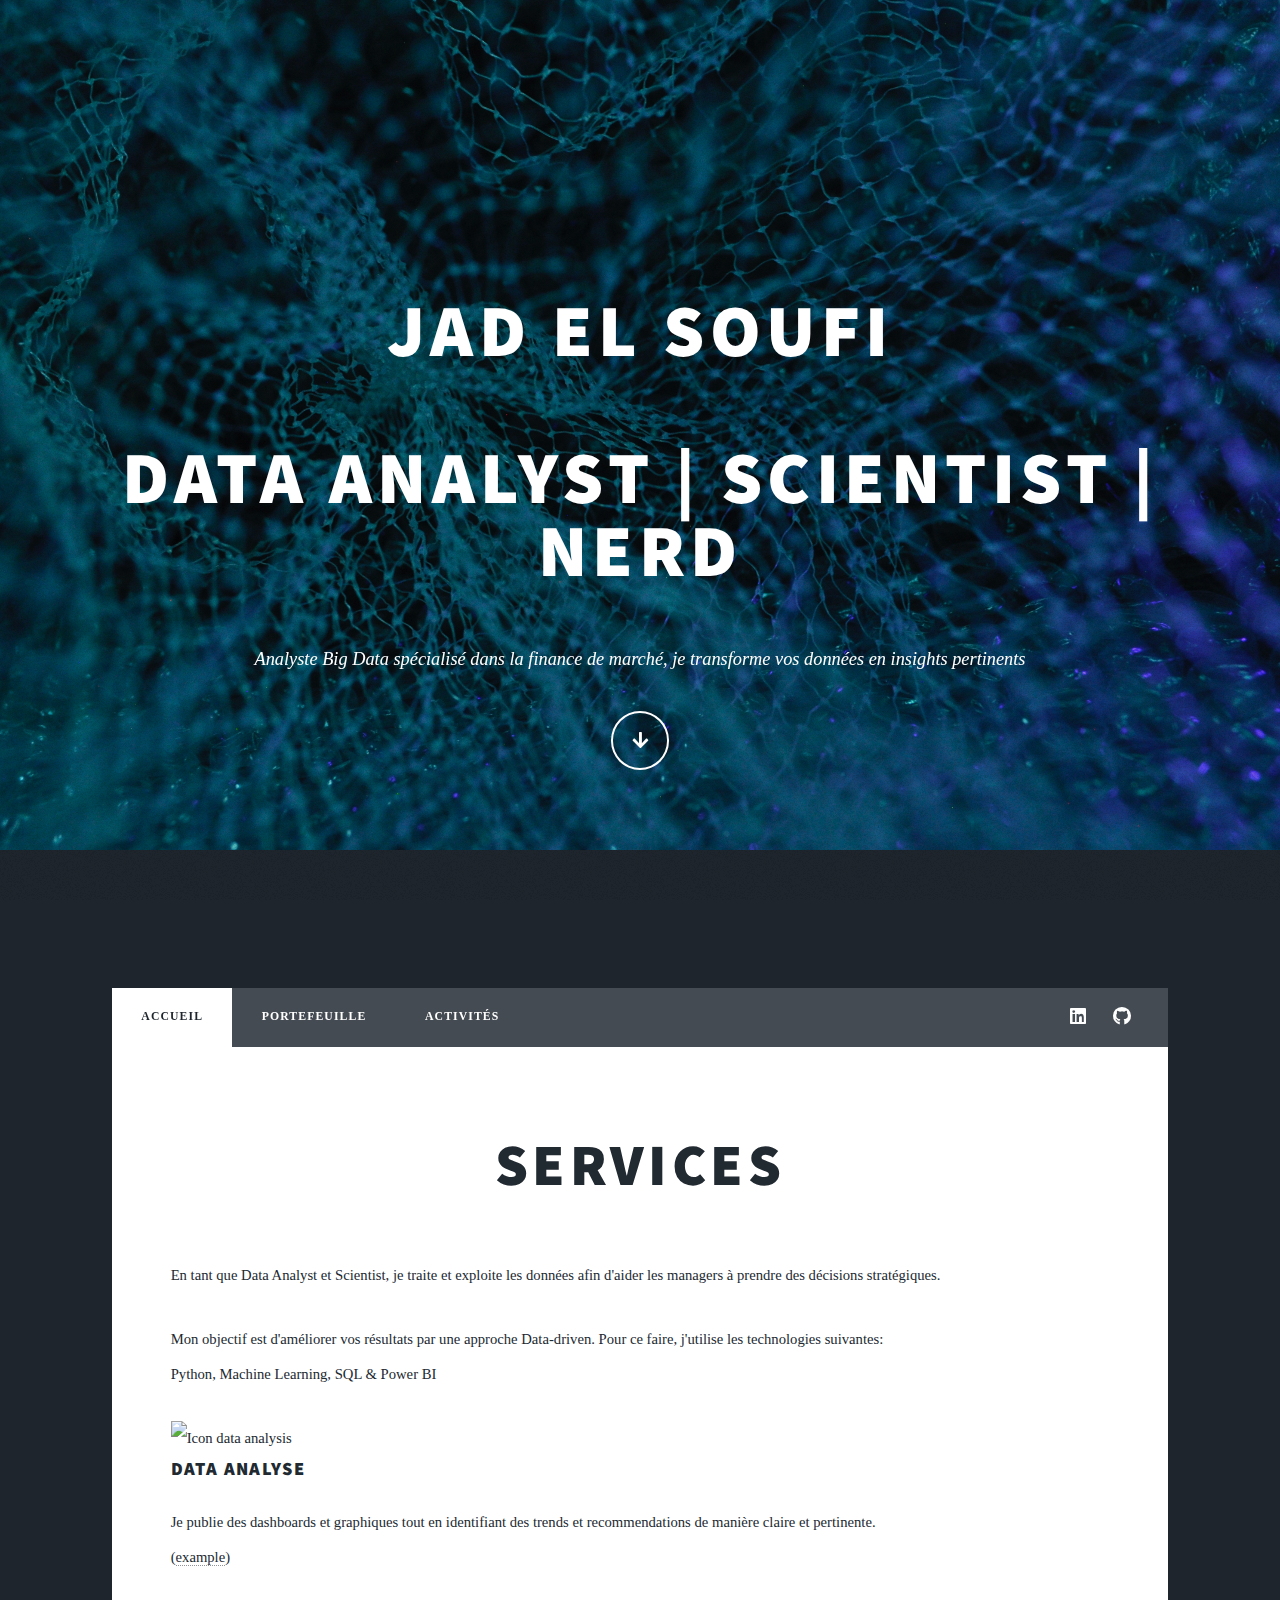
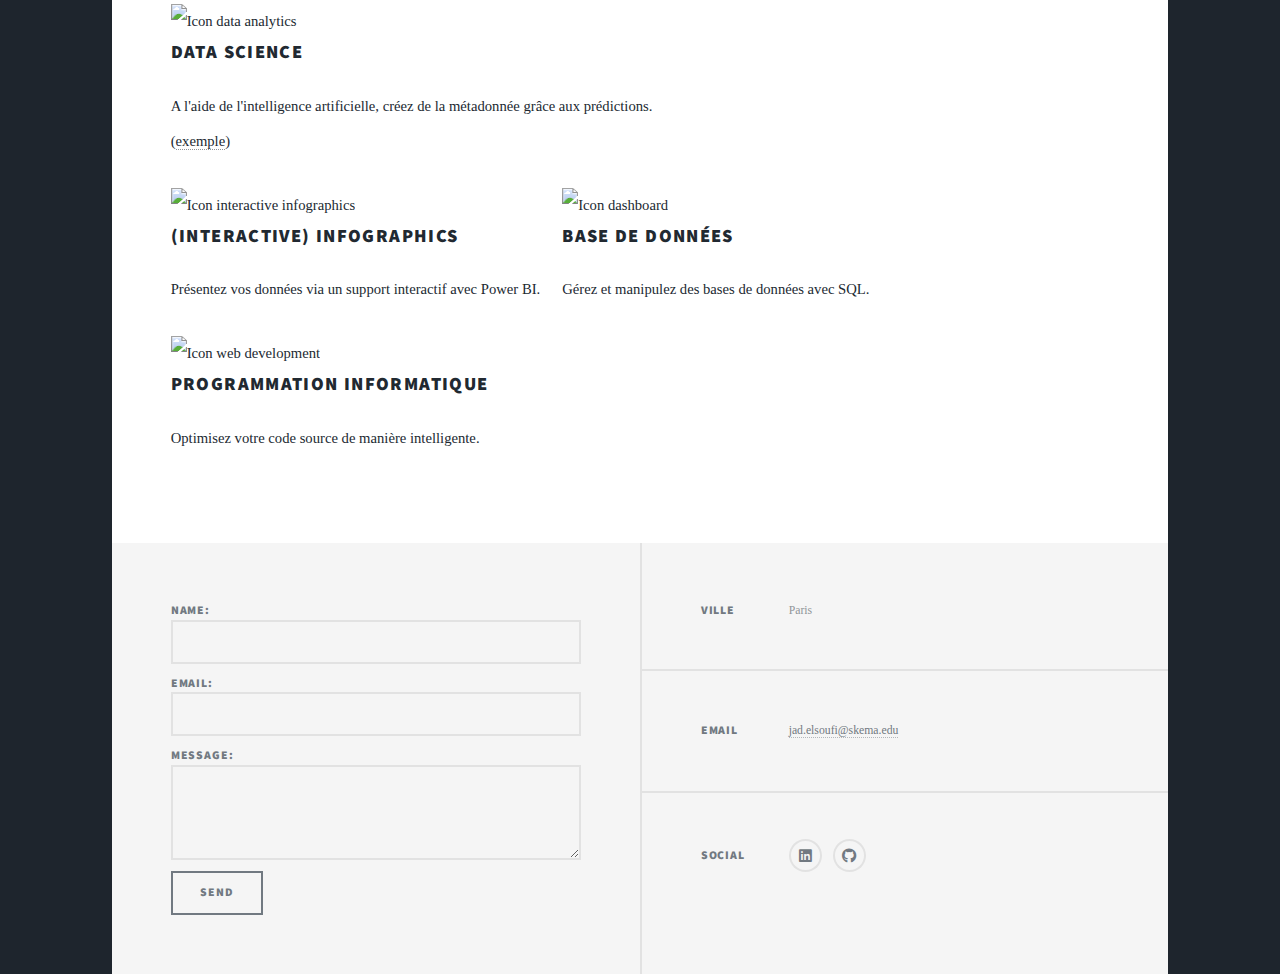
==== commit 202a36d0: "second commit" ====
--- a/index.html
+++ b/index.html
@@ -6,7 +6,7 @@
 -->
 <html>
 	<head>
-		<title>Jad El Soufi - Data Analyst</title>
+		<title>Jad El Soufi</title>
 		<meta charset="utf-8" />
 		<meta name="viewport" content="width=device-width, initial-scale=1, user-scalable=no" />
 		<link rel="stylesheet" href="assets/css/main.css" />
@@ -20,21 +20,27 @@
 				<!-- Intro -->
 					<div id="intro">
 						<h1>
-						Jad El Soufi</h1>
+						Jad El Soufi <br /> <br />
+						Data Analyst | Scientist | Nerd
+					</h1>
 						<p>Analyste Big Data spécialisé dans la finance de marché, je
 							transforme vos données en insights pertinents </p>
+							<ul class="actions">
+								<li><a href="#header" class="button icon solid solo fa-arrow-down scrolly">Continue</a></li>
+							</ul>
 					</div>
 
 				<!-- Header -->
-					<header id="header">
-					</header>
+				<header id="header">
+					<a href="index.html" class="logo">Accueil</a>
+				</header>
 
 				<!-- Nav -->
 					<nav id="nav">
 						<ul class="links">
-							<li class="active"><a href="index.html">Projets</a></li>
-							<li><a href="generic.html">A propos de moi</a></li>
-							<li><a href="elements.html">Contact</a></li>
+							<li class="active"><a href="index.html">Accueil</a></li>
+							<li><a href="portefeuille.html">Portefeuille</a></li>
+							<li><a href="activites.html">Activités</a></li>
 						</ul>
 						<ul class="icons">
 							<li><a href="https://www.linkedin.com/in/jad-el-soufi" class="icon brands alt fa-linkedin"><span class="label">linkedin</span></a></li>
@@ -43,143 +49,139 @@
 					</nav>
 
 				<!-- Main -->
-					<div id="main">
+				<div id="main">
 
-						<!-- Featured Post -->
-							<article class="post featured">
-								<header class="major">
-									<h2><a href="#">Segmentation Client</a></h2>
-									<p>Comprendre les différents types d’utilisateurs grâce à leur comportement et à leurs données personnelles.</p>
-								</header>
-								<a href="#" class="image main"><img src="images/Olist-HQ-in-Brazil-1.jpg" alt="" /></a>
-								<ul class="actions special">
-									<li><a href="https://github.com/jadelsoufi/Olist_Client_Segmentation" class="button large">Voir projet</a></li>
-								</ul>
-							</article>
+					<!-- Post -->
+						<section class="post">
+							<header class="major">
+								<h1>Services<br />
+								</h1>
+								<p></p>
+							</header>
+							<p>En tant que Data Analyst et Scientist, je traite et exploite les données afin d'aider les managers à prendre des décisions stratégiques.</p>
+							<p>Mon objectif est d'améliorer vos résultats par une approche Data-driven. Pour ce faire, j'utilise les technologies suivantes: <br />
+							Python, Machine Learning, SQL & Power BI</p>
 
-						<!-- Posts -->
-							<section class="posts">
-								<article>
-									<header>
-										<h2><a href="#">Classication des races de chiens<br />
-										</a></h2>
-									</header>
-									<a href="#" class="image fit"><img src="images/dog_classification.png" alt="" /></a>
-									<p>Construire un algorithme de prédiction de la race des chiens pour aider à l'archivage d'une association de protection des animaux.</p>
-									<ul class="actions special">
-										<li><a href="https://github.com/jadelsoufi/Dog_Breed_Classification" class="button">Voir projet</a></li>
-									</ul>
-								</article>
-								<article>
-									<header>
-										<h2><a href="#">Prédiction de la consommation énergétique<br />
-										</a></h2>
-									</header>
-									<a href="#" class="image fit"><img src="images/Seattle.jpeg" alt="" /></a>
-									<p>Créer un algorithme destiné à estimer la consommation énergétique et l'émission de CO2 de la ville de Seattle.</p>
-									<ul class="actions special">
-										<li><a href="https://github.com/jadelsoufi/Seattle_energy_consumption_prediction" class="button">Voir Projet</a></li>
-									</ul>
-								</article>
-								<article>
-									<header>
-										<h2><a href="#"><br />
-										Catégoriser automatiquement des questions</a></h2>
-									</header>
-									<a href="#" class="image fit"><img src="images/stackoverflow-1.png" alt="" /></a>
-									<p>Développer un algorithme de machine learning qui assignera automatiquement plusieurs tags pertinents à une question.</p>
-									<ul class="actions special">
-										<li><a href="https://github.com/jadelsoufi/Stack_Overflow_Tag_Suggestion" class="button">Voir Projet</a></li>
-									</ul>
-								</article>
-								<article>
-									<header>
-										<h2><a href="#">Veille technologique: detection du SARS-CoV-2</a></h2>
-									</header>
-									<a href="#" class="image fit"><img src="images/covid.jpg" alt="" /></a>
-									<p>Comparaison de l'algorithme ViT aux modèles VGG-16 et Lenet-5.</p>
-									<ul class="actions special">
-										<li><a href="https://github.com/jadelsoufi/Covid-ViT_State_of_the_Art" class="button">Voir Projet</a></li>
-									</ul>
-								</article>
-								<article>
-									<header>
-										<h2><a href="#">Compétition Kaggle: Data Imputation</a></h2>
-									</header>
-									<a href="#" class="image fit"><img src="images/kaggle.jpg" alt="" /></a>
-									<p>Trouver des valeurs manquantes par méthode de régression linéaire.</p>
-									<ul class="actions special">
-										<li><a href="https://www.kaggle.com/competitions/tabular-playground-series-jun-2022/overview" class="button">Voir Projet</a></li>
-									</ul>
-								</article>
-							
-							</section>
+							<div class="row">
+								<div class="col-xs-12 col-sm-6 service">
+								  <div class="col-xs-2 icon">
+									<img src="https://www.claudiatenhoope.com/wp-content/uploads/2017/12/Business-person-chart.png" width="200" height="200" alt="Icon data analysis">
+								  </div>
+								  <div class="col-xs-10 description">
+									<h3>Data analyse</h3>
+									<p>Je publie des dashboards et graphiques tout en identifiant des trends et recommendations de manière claire et pertinente.<br />
+									  (<a href="https://www.claudiatenhoope.com/data-analysis/">example</a>)
+									</p>
+								  </div>
+								</div>
+							  
+								<div class="col-xs-12 col-sm-6 service">
+								  <div class="col-xs-2 icon">
+									<img src="https://www.claudiatenhoope.com/wp-content/uploads/2017/12/Business-person-loop.png" width="200" height="200" alt="Icon data analytics">
+								  </div>
+								  <div class="col-xs-10 description">
+									<h3>Data Science</h3>
+									<p>A l'aide de l'intelligence artificielle, créez de la métadonnée grâce aux prédictions.<br />
+									  (<a href="https://github.com/jadelsoufi">exemple</a>)
+									</p>
+								  </div>
+								</div>
+							  </div>
+							  
+							  <div class="row">
+								<div class="col-xs-12 col-sm-6 service">
+								  <div class="col-xs-2 icon">
+									<img src="https://www.claudiatenhoope.com/wp-content/uploads/2017/12/Business-person-interactive.png" width="200" height="200" alt="Icon interactive infographics">
+								  </div>
+								  <div class="col-xs-10 description">
+									<h3>(Interactive) infographics</h3>
+									<p>Présentez vos données via un support interactif avec Power BI.</p>
+								  </div>
+								</div>
+							  
+								<div class="col-xs-12 col-sm-6 service">
+								  <div class="col-xs-2 icon">
+									<img src="https://www.claudiatenhoope.com/wp-content/uploads/2017/12/Business-dashboard.png" width="200" height="200" alt="Icon dashboard">
+								  </div>
+								  <div class="col-xs-10 description">
+									<h3>Base de données</h3>
+									<p>Gérez et manipulez des bases de données avec SQL.</p>
+								  </div>
+								</div>
+							  </div>
+							  
+							  <div class="row">
+								<div class="col-xs-12 col-sm-6 service">
+								  <div class="col-xs-2 icon">
+									<img src="https://www.claudiatenhoope.com/wp-content/uploads/2017/12/Business-website.png" width="200" height="200" alt="Icon web development">
+								  </div>
+								  <div class="col-xs-10 description">
+									<h3>Programmation informatique</h3>
+									<p>Optimisez votre code source de manière intelligente.<br /></p>
+								  </div>
+								</div>
+							  </div>
+							  
 
-						<!-- Footer -->
-							<footer>
-								<div class="pagination">
-									<!--<a href="#" class="previous">Prev</a>-->
-									<a href="#" class="page active">1</a>
-								</div>
-							</footer>
+						</section>
 
-					</div>
+				</div>
 
-				<!-- Footer -->
-					<footer id="footer">
-						<section>
-							  <form
-							  action="https://formspree.io/f/mgejjnrp"
-							  method="POST"
-							>
-								<label>
-								  Name:
-								  <input type="text" name="name">
-								</label>
-							  <label>
-								Email:
-								<input type="email" name="email">
-							  </label>
-							  <label>
-								Message:
-								<textarea name="message"></textarea>
-							  </label>
-							  <!-- your other form fields go here -->
-							  <button type="submit">Send</button>
-							</form>
-						</section>
-						<section class="split contact">
-							<section class="alt">
-								<h3>Ville</h3>
-								<p>Paris<br />
-								</p>
-							</section>
-							<section>
-								<h3>Email</h3>
-								<p><a href="#">jad.elsoufi@skema.edu</a></p>
-							</section>
-							<section>
-								<h3>Social</h3>
-								<ul class="icons alt">
-									<li><a href="https://www.linkedin.com/in/jad-el-soufi" class="icon brands alt fa-linkedin"><span class="label">LinkedIn</span></a></li>
-									<li><a href="https://github.com/jadelsoufi" class="icon brands alt fa-github"><span class="label">GitHub</span></a></li>
-								</ul>
-							</section>
-						</section>
-					</footer>
+			<!-- Footer -->
+			<footer id="footer">
+				<section>
+					  <form
+					  action="https://formspree.io/f/mgejjnrp"
+					  method="POST"
+					>
+						<label>
+						  Name:
+						  <input type="text" name="name">
+						</label>
+					  <label>
+						Email:
+						<input type="email" name="email">
+					  </label>
+					  <label>
+						Message:
+						<textarea name="message"></textarea>
+					  </label>
+					  <!-- your other form fields go here -->
+					  <button type="submit">Send</button>
+					</form>
+				</section>
+				<section class="split contact">
+					<section class="alt">
+						<h3>Ville</h3>
+						<p>Paris<br />
+						</p>
+					</section>
+					<section>
+						<h3>Email</h3>
+						<p><a href="#">jad.elsoufi@skema.edu</a></p>
+					</section>
+					<section>
+						<h3>Social</h3>
+						<ul class="icons alt">
+							<li><a href="https://www.linkedin.com/in/jad-el-soufi" class="icon brands alt fa-linkedin"><span class="label">LinkedIn</span></a></li>
+							<li><a href="https://github.com/jadelsoufi" class="icon brands alt fa-github"><span class="label">GitHub</span></a></li>
+						</ul>
+					</section>
+				</section>
+			</footer>
 
 
 
-			</div>
+	</div>
 
-		<!-- Scripts -->
-			<script src="assets/js/jquery.min.js"></script>
-			<script src="assets/js/jquery.scrollex.min.js"></script>
-			<script src="assets/js/jquery.scrolly.min.js"></script>
-			<script src="assets/js/browser.min.js"></script>
-			<script src="assets/js/breakpoints.min.js"></script>
-			<script src="assets/js/util.js"></script>
-			<script src="assets/js/main.js"></script>
+<!-- Scripts -->
+	<script src="assets/js/jquery.min.js"></script>
+	<script src="assets/js/jquery.scrollex.min.js"></script>
+	<script src="assets/js/jquery.scrolly.min.js"></script>
+	<script src="assets/js/browser.min.js"></script>
+	<script src="assets/js/breakpoints.min.js"></script>
+	<script src="assets/js/util.js"></script>
+	<script src="assets/js/main.js"></script>
 
-	</body>
+</body>
 </html>--- a/assets/css/main.css
+++ b/assets/css/main.css
@@ -25,6 +25,15 @@
 	font: inherit;
 	vertical-align: baseline;}
 
+
+/* Add this rule to remove the default margin on the body element */
+body {
+    margin: 0;
+}
+
+/* Rest of your CSS remains unchanged */
+
+
 article, aside, details, figcaption, figure,
 footer, header, hgroup, menu, nav, section {
 	display: block;}
@@ -148,7 +157,7 @@
 	}
 
 	body, input, select, textarea {
-		font-family: "Merriweather", Georgia, serif;
+		font-family: "Montserrat", Georgia, serif;
 		font-weight: 300;
 		font-size: 1rem;
 		line-height: 2.375;
@@ -198,7 +207,7 @@
 	h1 {
 		font-size: 4rem;
 		line-height: 1.1;
-		margin: 0 0 2rem 0;
+		margin: 0 0 0rem 0;
 	}
 
 	h2 {
@@ -3234,7 +3243,7 @@
 			width: 100%;
 			height: 100%;
 			background-color: #212931;
-			background-image: url("../../images/overlay.png"), linear-gradient(0deg, rgba(0, 0, 0, 0.1), rgba(0, 0, 0, 0.1)), url("../../images/bg.jpg");
+			background-image: url("../../images/overlay.png"), linear-gradient(0deg, rgba(0, 0, 0, 0.1), rgba(0, 0, 0, 0.1)), url("../../images/background.jpg");
 			background-size: auto,								auto,														100% auto;
 			background-position: center,								center,														top center;
 			background-repeat: repeat,								no-repeat,													no-repeat;
@@ -3285,7 +3294,7 @@
 
 	#intro {
 		color: #ffffff;
-		padding: 8rem 4rem 6rem 4rem ;
+		padding: 4rem 4rem 6rem 4rem ;
 		-moz-align-items: center;
 		-webkit-align-items: center;
 		-ms-align-items: center;
@@ -3393,12 +3402,12 @@
 		#intro p {
 			font-size: 1.25rem;
 			font-style: italic;
-			margin-top: -0.25rem;
+			margin-top: 3.25rem;
 			text-align: center;
 		}
 
 		#intro + #header {
-			margin-top: -20rem;
+			margin-top: -10rem;
 		}
 
 			#intro + #header .logo {
@@ -3691,7 +3700,7 @@
 			-webkit-flex-shrink: 1;
 			-ms-flex-shrink: 1;
 			flex-shrink: 1;
-			font-family: "Source Sans Pro", Helvetica, sans-serif;
+			font-family: 'montserrat';
 			font-weight: 900;
 			letter-spacing: 0.075em;
 			list-style: none;
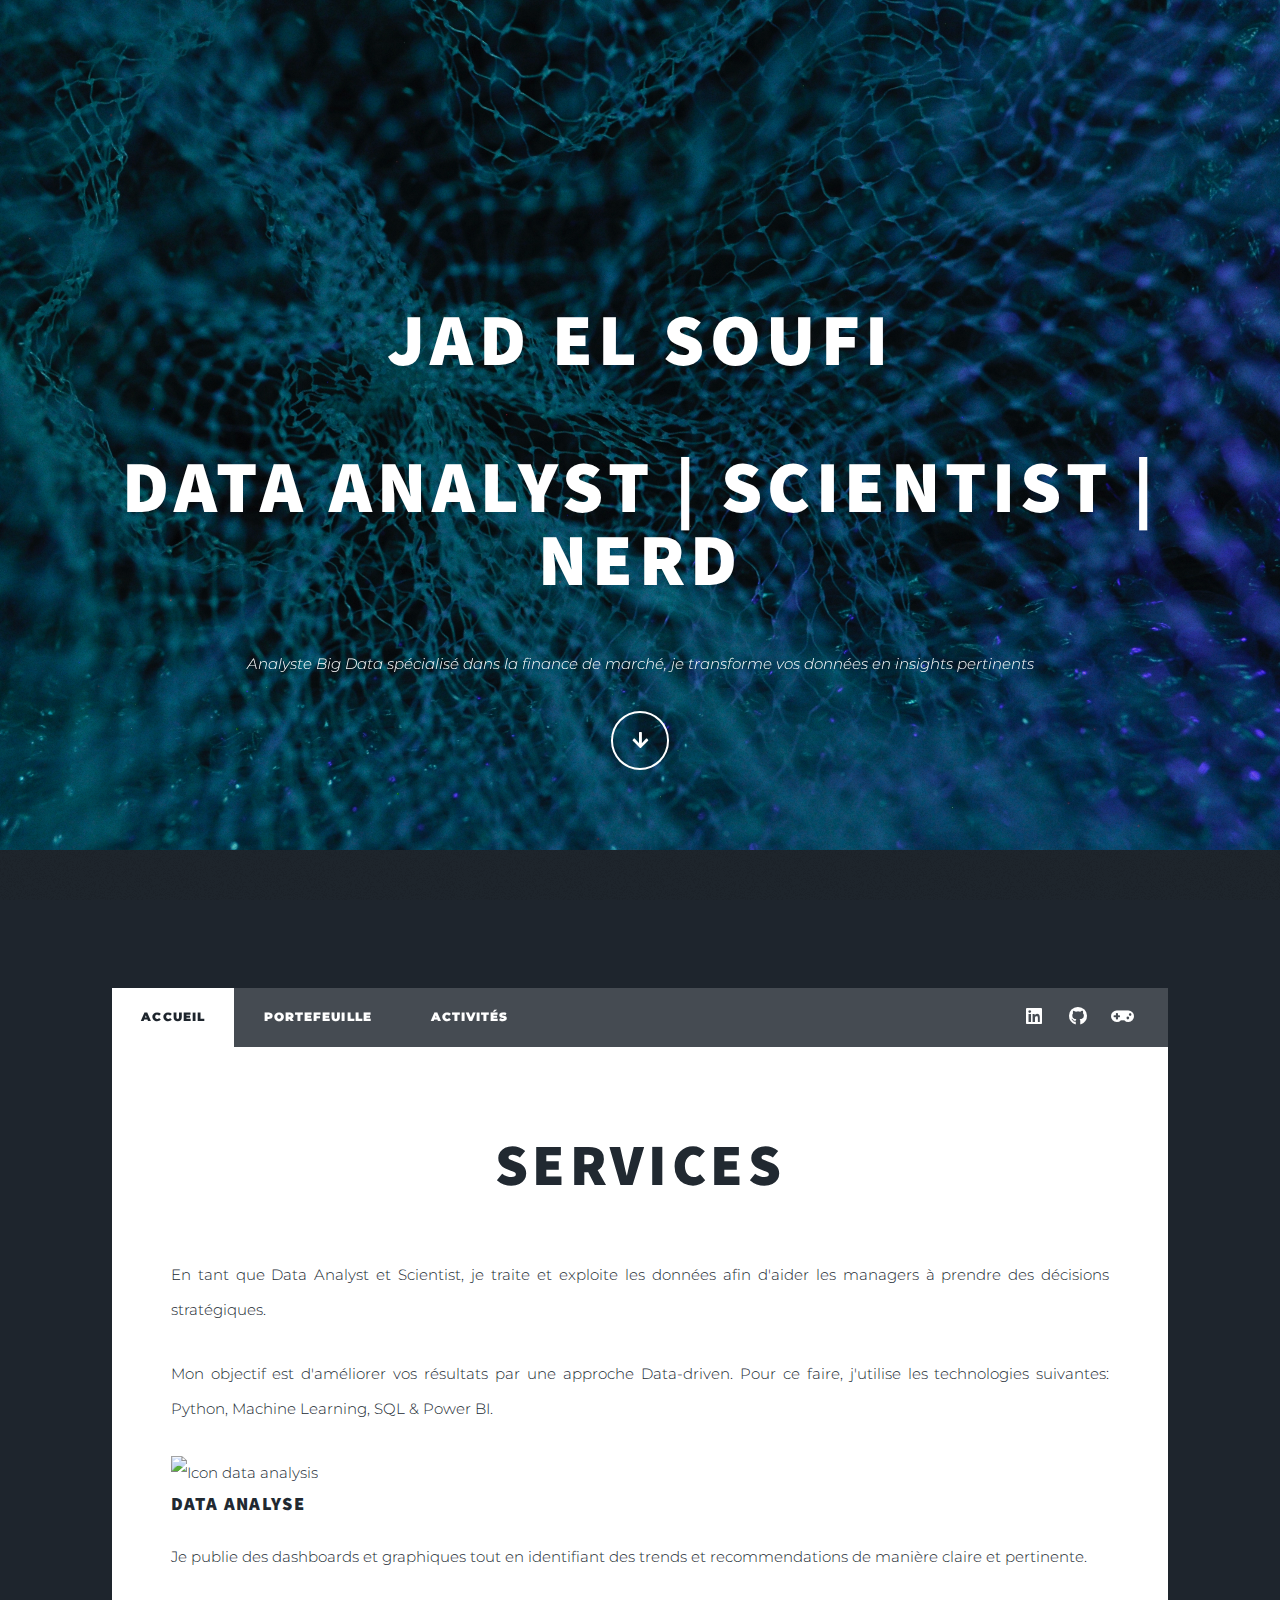
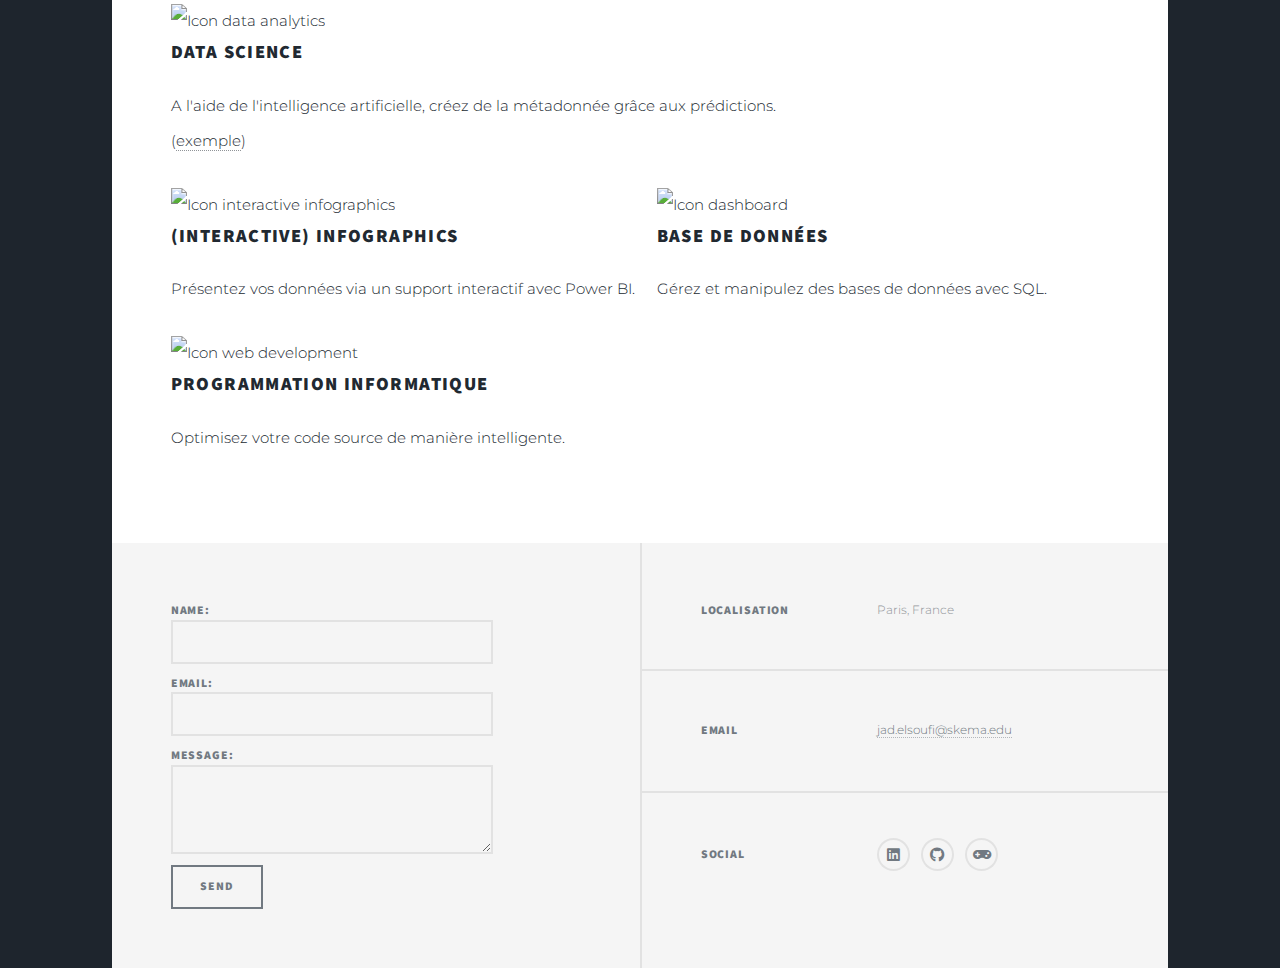
==== commit fd325e9a: "first deployment" ====
--- a/index.html
+++ b/index.html
@@ -45,6 +45,7 @@
 						<ul class="icons">
 							<li><a href="https://www.linkedin.com/in/jad-el-soufi" class="icon brands alt fa-linkedin"><span class="label">linkedin</span></a></li>
 							<li><a href="https://github.com/jadelsoufi" class="icon brands fa-github"><span class="label">GitHub</span></a></li>
+							<li><a href="https://www.codingame.com/profile/846dd4650b0fd6b2d9624d7a0caab8d67765705" class="icon solid fa-gamepad"><span class="label">CodinGame</span></a></li>
 						</ul>
 					</nav>
 
@@ -59,8 +60,8 @@
 								<p></p>
 							</header>
 							<p>En tant que Data Analyst et Scientist, je traite et exploite les données afin d'aider les managers à prendre des décisions stratégiques.</p>
-							<p>Mon objectif est d'améliorer vos résultats par une approche Data-driven. Pour ce faire, j'utilise les technologies suivantes: <br />
-							Python, Machine Learning, SQL & Power BI</p>
+							<p>Mon objectif est d'améliorer vos résultats par une approche Data-driven. Pour ce faire, j'utilise les technologies suivantes:
+							Python, Machine Learning, SQL & Power BI.</p>
 
 							<div class="row">
 								<div class="col-xs-12 col-sm-6 service">
@@ -70,7 +71,6 @@
 								  <div class="col-xs-10 description">
 									<h3>Data analyse</h3>
 									<p>Je publie des dashboards et graphiques tout en identifiant des trends et recommendations de manière claire et pertinente.<br />
-									  (<a href="https://www.claudiatenhoope.com/data-analysis/">example</a>)
 									</p>
 								  </div>
 								</div>
@@ -152,8 +152,8 @@
 				</section>
 				<section class="split contact">
 					<section class="alt">
-						<h3>Ville</h3>
-						<p>Paris<br />
+						<h3>Localisation</h3>
+						<p>Paris, France<br />
 						</p>
 					</section>
 					<section>
@@ -163,8 +163,9 @@
 					<section>
 						<h3>Social</h3>
 						<ul class="icons alt">
-							<li><a href="https://www.linkedin.com/in/jad-el-soufi" class="icon brands alt fa-linkedin"><span class="label">LinkedIn</span></a></li>
-							<li><a href="https://github.com/jadelsoufi" class="icon brands alt fa-github"><span class="label">GitHub</span></a></li>
+							<li><a href="https://www.linkedin.com/in/jad-el-soufi" class="icon brands alt fa-linkedin"><span class="label">linkedin</span></a></li>
+							<li><a href="https://github.com/jadelsoufi" class="icon brands fa-github"><span class="label">GitHub</span></a></li>
+							<li><a href="https://www.codingame.com/profile/846dd4650b0fd6b2d9624d7a0caab8d67765705" class="icon solid fa-gamepad"><span class="label">CodinGame</span></a></li>
 						</ul>
 					</section>
 				</section>
--- a/assets/css/main.css
+++ b/assets/css/main.css
@@ -1,4 +1,5 @@
 @import url(fontawesome-all.min.css);
+@import url("https://fonts.googleapis.com/css2?family=Montserrat:wght@200&display=swap");
 @import url("https://fonts.googleapis.com/css?family=Merriweather:300,700,300italic,700italic|Source+Sans+Pro:900");
 
 /*
@@ -159,7 +160,7 @@
 	body, input, select, textarea {
 		font-family: "Montserrat", Georgia, serif;
 		font-weight: 300;
-		font-size: 1rem;
+		font-size: 1.rem;
 		line-height: 2.375;
 	}
 
@@ -3400,7 +3401,7 @@
 		}
 
 		#intro p {
-			font-size: 1.25rem;
+			font-size: 2.rem;
 			font-style: italic;
 			margin-top: 3.25rem;
 			text-align: center;
@@ -4302,6 +4303,7 @@
 		#footer form label,
 		#footer h3,
 		#footer p {
+			margin-right: 6rem; /* Adjust the value as needed */
 			font-size: 0.8rem;
 		}
 
